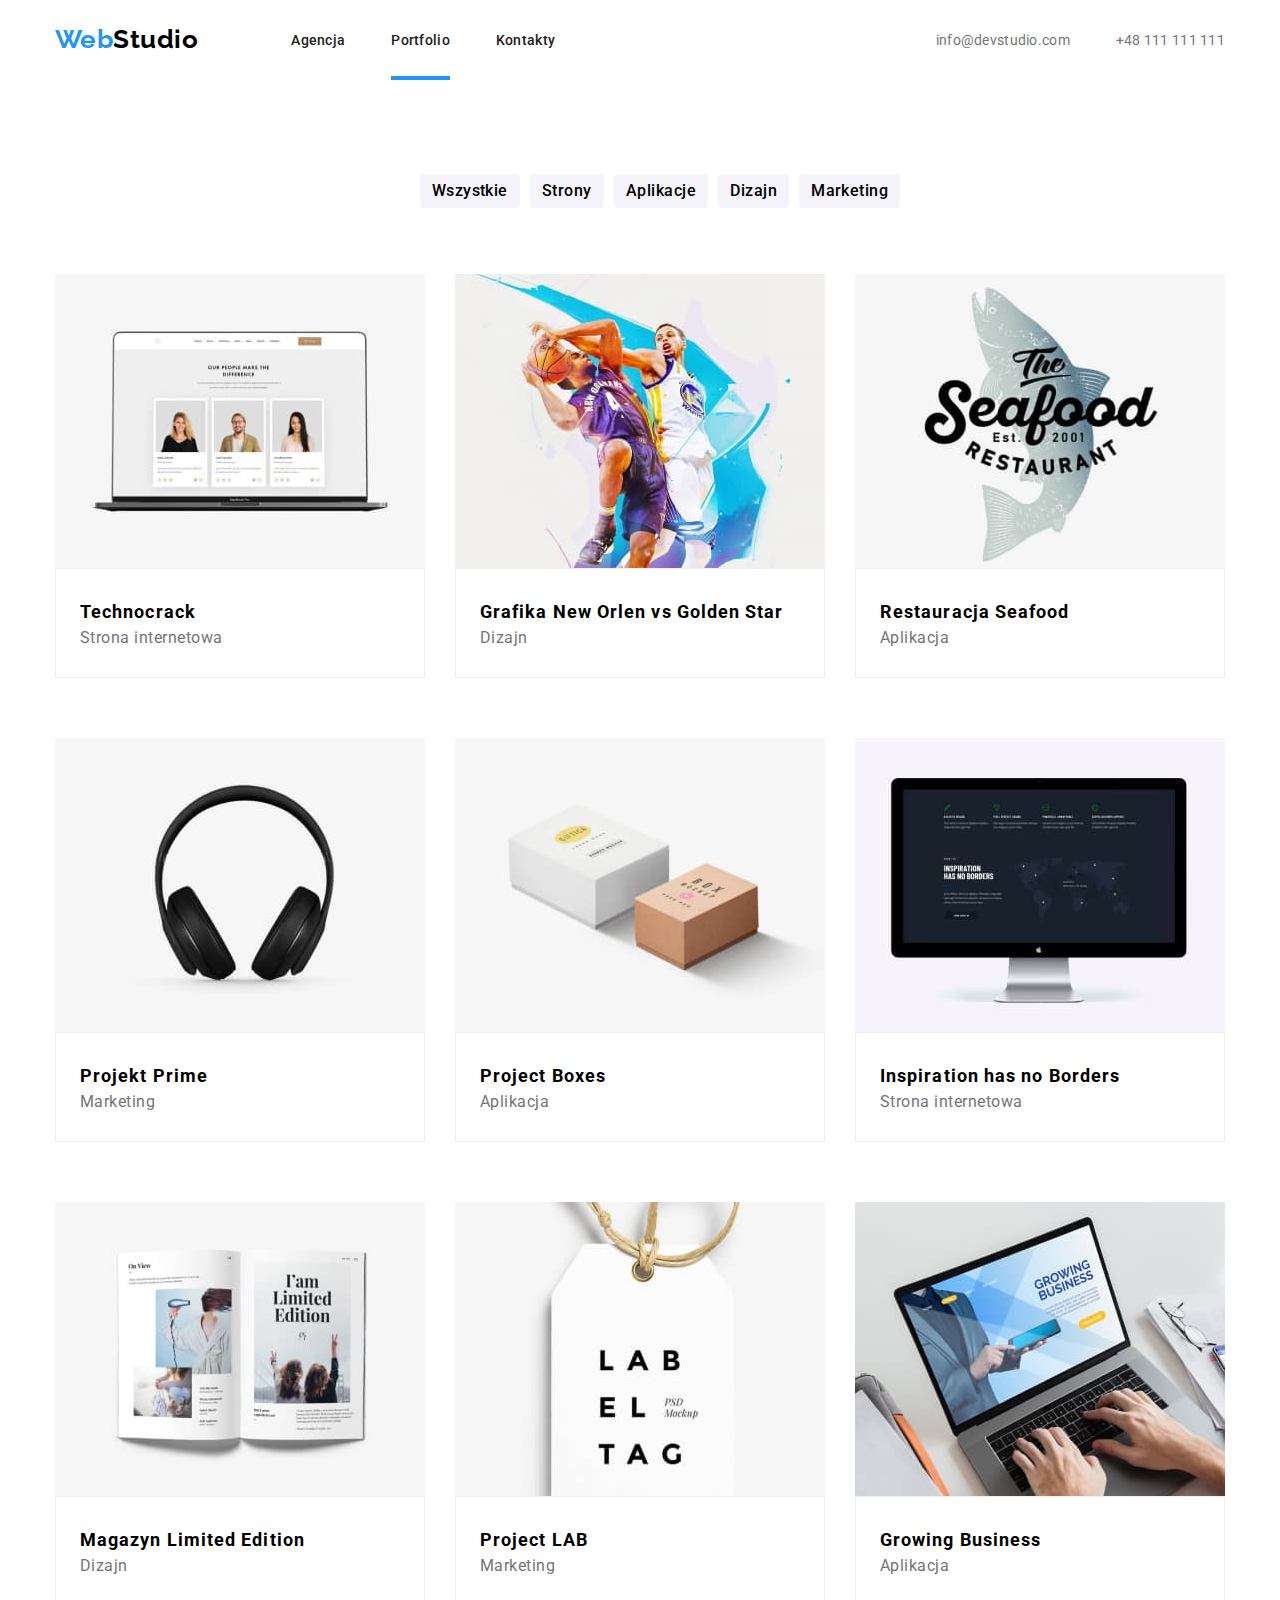
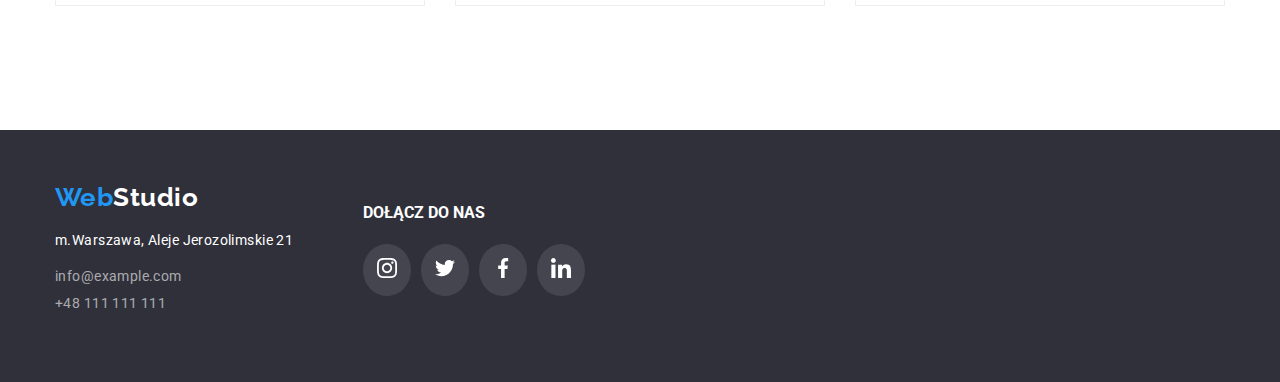
==== portfolio.html @ 145e4785 "Add files via upload" ====
<!DOCTYPE html>
<html lang="pl">
<head>
    <meta charset="UTF-8">
    <meta http-equiv="X-UA-Compatible" content="IE=edge">
    <meta name="viewport" content="width=device-width, initial-scale=1.0">
    <title>Portfolio</title>
    <link rel="stylesheet" href="https://cdnjs.cloudflare.com/ajax/libs/modern-normalize/1.0.0/modern-normalize.min.css"/>
    <link rel="stylesheet" href="./css/styles.css" />
<link rel="preconnect" href="https://fonts.googleapis.com">
<link rel="preconnect" href="https://fonts.gstatic.com" crossorigin>
<link href="https://fonts.googleapis.com/css2?family=Raleway:wght@700&family=Roboto:wght@400;500;700;900&display=swap" rel="stylesheet">
</head>
<body>   
    <header>
        <section class="headcont">
            <div class="container">
                <div class="headerdiv">
                    <div class="headdiv">
                        <nav class="head1">
                            <a class="logoup nolink" href="./index.html">
                                <span class="logoup11">Web</span>
                                <span class="logoup12">Studio</span>
                            </a>
                            <ul>             
                                <li><a class="logoup2 nolink" href="Agencja">Agencja</a></li>
                                <li><a class="logoup2 nolink nolink-line" href="portfolio.html">Portfolio</a></li>
                                <li><a class="logoup2 nolink" href="kontakty">Kontakty</a></li>
                            </ul>
                        </nav>
                    </div>
                    <div class="headdiv">
                        <nav class="head2">
                            <ul class="head2list">
                                <li><a class="logoup3 nolink" href="mailto:info@devstudio.com">info@devstudio.com</a></li>
                                <li><a class="logoup3 nolink" href="tel:+48 111 111 111">+48 111 111 111</a></li>
                            </ul>
                        </nav>
                    </div>
                </div>
            </div>
        </section>
     </header>
     <main>
        <section>
            <div class="container">
                <div class="bsection">
                    <ul>
                        <li><button type="button">Wszystkie</button></li>
                        <li><button type="button">Strony</button></li>
                        <li><button type="button">Aplikacje</button></li>
                        <li><button type="button">Dizajn</button></li>
                        <li><button type="button">Marketing</button></li>
                    </ul>
                </div>
            </div>
        </section>
        <section>
            <div class="container">
                <div class="wrap">
                    <ul>
                        <li>
                            <div class="portimg">
                                <img src="images/imgP1.jpg" alt="1" width="370" height="294"/>
                                    <div class="overlay">
                                        <p>Technocrack jest popularną platformą wykorzystywaną do 
                                            rozpowszechniania koronawirusa.
                                            Firmy wykorzystują tę platformę do 
                                            celów szpiegowskich i ataków na 
                                            niezabezpieczone serwery 
                                            konkurencji
                                        </p>
                                    </div>
                            </div>
                            <div class="wraptext">
                                <h3>Technocrack</h3>
                                <p>Strona internetowa</p>
                            </div>
                        </li>
                        <li>
                            <div class="portimg">
                                <img src="images/imgP2.jpg" alt="2" width="370" height="294"/>
                                    <div class="overlay">
                                        <p>Technocrack jest popularną platformą wykorzystywaną do 
                                            rozpowszechniania koronawirusa.
                                            Firmy wykorzystują tę platformę do 
                                            celów szpiegowskich i ataków na 
                                            niezabezpieczone serwery 
                                            konkurencji
                                        </p>
                                    </div>
                            </div>
                            <div class="wraptext">
                                <h3>Grafika New Orlen vs Golden Star</h3>
                                <p>Dizajn</p>
                            </div> 
                        </li>
                        <li>
                            <div class="portimg">
                                <img src="images/imgP3.jpg" alt="3" width="370" height="294"/>
                                    <div class="overlay">
                                        <p>Technocrack jest popularną platformą wykorzystywaną do 
                                            rozpowszechniania koronawirusa.
                                            Firmy wykorzystują tę platformę do 
                                            celów szpiegowskich i ataków na 
                                            niezabezpieczone serwery 
                                            konkurencji
                                        </p>
                                    </div>
                            </div>
                            <div class="wraptext">
                                <h3>Restauracja Seafood</h3>
                                <p>Aplikacja</p>
                            </div>
                        </li>
                        <li>
                            <div class="portimg">
                                <img src="images/imgP4.jpg" alt="4" width="370" height="294"/>
                                    <div class="overlay">
                                        <p>Technocrack jest popularną platformą wykorzystywaną do 
                                            rozpowszechniania koronawirusa.
                                            Firmy wykorzystują tę platformę do 
                                            celów szpiegowskich i ataków na 
                                            niezabezpieczone serwery 
                                            konkurencji
                                        </p>
                                    </div>
                            </div>
                            <div class="wraptext">
                                <h3>Projekt Prime</h3>
                                <p>Marketing</p>
                            </div>
                        </li>
                        <li>
                            <div class="portimg">
                                <img src="images/imgP5.jpg" alt="5" width="370" height="294"/>
                                    <div class="overlay">
                                        <p>Technocrack jest popularną platformą wykorzystywaną do 
                                            rozpowszechniania koronawirusa.
                                            Firmy wykorzystują tę platformę do 
                                            celów szpiegowskich i ataków na 
                                            niezabezpieczone serwery 
                                            konkurencji
                                        </p>
                                    </div>
                            </div>
                            <div class="wraptext">
                                <h3>Project Boxes</h3>
                                <p>Aplikacja</p>
                            </div>
                        </li>
                        <li>
                            <div class="portimg">
                                <img src="images/imgP6.jpg" alt="6" width="370" height="294"/>
                                    <div class="overlay">
                                        <p>Technocrack jest popularną platformą wykorzystywaną do 
                                            rozpowszechniania koronawirusa.
                                            Firmy wykorzystują tę platformę do 
                                            celów szpiegowskich i ataków na 
                                            niezabezpieczone serwery 
                                            konkurencji
                                        </p>
                                    </div>
                            </div>
                            <div class="wraptext">
                                <h3>Inspiration has no Borders</h3>
                                <p>Strona internetowa</p>
                            </div>
                        </li>
                        <li>
                            <div class="portimg">
                                <img src="images/imgP7.jpg" alt="7" width="370" height="294"/>
                                    <div class="overlay">
                                        <p>Technocrack jest popularną platformą wykorzystywaną do 
                                            rozpowszechniania koronawirusa.
                                            Firmy wykorzystują tę platformę do 
                                            celów szpiegowskich i ataków na 
                                            niezabezpieczone serwery 
                                            konkurencji
                                        </p>
                                    </div>
                            </div>
                            <div class="wraptext">
                                <h3>Magazyn Limited Edition</h3>
                                <p>Dizajn</p>
                            </div>
                        </li>
                        <li>
                            <div class="portimg">
                                <img src="images/imgP8.jpg" alt="8" width="370" height="294"/>
                                    <div class="overlay">
                                        <p>Technocrack jest popularną platformą wykorzystywaną do 
                                            rozpowszechniania koronawirusa.
                                            Firmy wykorzystują tę platformę do 
                                            celów szpiegowskich i ataków na 
                                            niezabezpieczone serwery 
                                            konkurencji
                                        </p>
                                    </div>
                            </div>
                            <div class="wraptext">
                                <h3>Project LAB</h3>
                                <p>Marketing</p>
                            </div>
                        </li>
                        <li>
                            <div class="portimg">
                                <img src="images/imgP9.jpg" alt="9" width="370" height="294"/>
                                    <div class="overlay">
                                        <p>Technocrack jest popularną platformą wykorzystywaną do 
                                            rozpowszechniania koronawirusa.
                                            Firmy wykorzystują tę platformę do 
                                            celów szpiegowskich i ataków na 
                                            niezabezpieczone serwery 
                                            konkurencji
                                        </p>
                                    </div>
                            </div>
                            <div class="wraptext">
                                <h3>Growing Business</h3>
                                <p>Aplikacja</p>
                            </div>
                        </li>
                    </ul>
                </div> 
            </div>
        </section>
     </main>
     <footer>
        <section class="footcont">
            <div class="container">
                <div class="footdiv">
                    <div class="footdivone">
                        <a class="logodown nolink" href="./index.html">
                            <span class="logodown11">Web</span>
                            <span class="logodown12">Studio</span>
                        </a>
                        <ul class="logodownlist">
                            <li><address><p class="logodown2 downaddres nolink">m.Warszawa, Aleje Jerozolimskie 21</p></address></li>
                            <li><a class="logodown2 downkontakt nolink" href="mailto:info@example.com">info@example.com</a></li>
                            <li><a class="logodown2 downkontakt nolink" href="tel:+48 111 111 111">+48 111 111 111</a></li>
                        </ul>
                    </div>
                    <div class="footdivtwo">
                        <h4>dołącz do nas</h4>
                        <ul class="">
                            <li><svg width="20px" height="20px"><use href="./images/icons.svg#icon-instagram2"></use></svg></li>
                            <li><svg width="20px" height="20px"><use href="./images/icons.svg#icon-twitter2"></use></svg></li>
                            <li><svg width="20px" height="20px"><use href="./images/icons.svg#icon-facebook2"></use></svg></li>
                            <li><svg width="20px" height="20px"><use href="./images/icons.svg#icon-linkedin2"></use></svg></li>
                        </ul>
                    </div>
                </div>
            </div>
        </section>

     </footer>
</body>
</html>
---- css/styles.css ----
/* KOLORY  */
:root {
    --color1: rgba(175, 177, 184, 1);
    --color-blue: rgba(33, 150, 243, 1);
}


.container {
    margin: 0 auto;
    inline-size: 100%;
    max-inline-size: 1200px;
    padding: 0 15px;
}

                        /* HEADER  */


.nolink {
    text-decoration: none;
    position: relative;
}
.nolink-line::after {
    content:"";
    position: absolute;
    background-color: var(--color-blue);
    left: 0;
    width: 100%;
    height: 4px;
    bottom: -32px;

}
.headcont {
    /* background-color: aqua; */
    height: 80px;
    display: flex;
    align-items: center;
    
}
.headerdiv {
    display: flex;
    justify-content: space-between;
    font-family: 'Roboto', sans-serif;
}
.headdiv {
    /* background-color:bisque; */
    /* display: inline; */
    /* display: flex; */
}
.headdiv ul {
    list-style: none;
    padding: 0;
    display: flex;
    gap: 46px;
    text-decoration: none;
}
.logohead {
    text-decoration: none;
}
.logoright {
    text-decoration: none;
}

.head1 {
    display: flex;
    align-items: center;
    /* flex-direction: row; */
    /* align-items: baseline; */
    gap: 93px;
    
}
.head2 {
    /* background-color: darkslateblue; */
    
}
.head2list {
    /* background-color: cornsilk; */
}
.logoup {
    font-family: 'Raleway', sans-serif;
    font-size: 26px;
    font-weight: 700;
    letter-spacing: 0.03rem;
    display: flex;
}

.logoup11 {
    color: #2196F3;
}
.logoup12 {
    color: #000000;
}
.logoup2 {
    color: #212121;
    font-weight: 500;
    font-size: 14px;
    line-height: 0.875px;
    /* line-height: 16px; */
    letter-spacing: 0.02em;
}
.logoup3 {
    color: #757575;
    font-size: 500;
    font-size: 14px;
    line-height: 0.875;
    /* line-height: 16px; */
    letter-spacing: 0.02em;
}
.logoup2:hover {
    color: #2196F3;
}
.logoup3:hover {
    color: #2196F3;
}
.nolink-mail {
    /* background-color: darkseagreen; */
    /* gap: 30px; */
    /* position: relative; */
}
.nolink-mail::after {
    background-color: darkred;
    width: 100%;
    height: 100%;
}
/* .nolink-mail::before {
    content: url();
    position: absolute;
    width: 16px;
    height: 12px;
    background-image: url(/images/icons.svg#icon-envelope);
    fill:#000000;
    background-color: #757575;
} */


                        /* FOOTER  */



.footcont {
    height: 252px;
    background-color: #2F303A;
    display: flex;
    /* justify-content:left; */
    align-items: center;
}
.footdiv {
    font-family: 'Roboto', sans-serif;
    /* background-color: blueviolet; */
    display: flex;
    gap: 70px;
    

}

.footdivone {
    /* background-color: blanchedalmond; */
}
.logodown {
    font-family: 'Raleway', sans-serif;
    font-size: 26px;
    font-weight: 700;
    letter-spacing: 0.03rem;
    display: flex;
}

.logodown11 {
    color: #2196F3;
}
.logodown12 {
    color: #ffffff;
}
.logodownlist li {
    margin-top: 9px;
}
.downaddres {
    color: #ffffff;
    font-style: normal;
    font-size: 14px;
    line-height: 1.71;
    /* line-height: 24px; */
    letter-spacing: 0.03em;

}
.downkontakt {
    color: rgba(255, 255, 255, 0.6);
    font-size: 14px;
    line-height: 0.583;
    /* line-height: 24px; */
    letter-spacing: 0.03em;

}
.logodown2:hover {
    color: #2196F3;
}
.footdivone ul {
    list-style: none;
    text-decoration: none;
    padding: 0;
}

.footdivtwo {
    /* background-color: coral; */
}
.footdivtwo h4 {
    text-transform: uppercase;
    color: #ffffff;
}
.footdivtwo ul {
    list-style: none;
    padding: 0;
    display: flex;
    gap: 10px;
}
.footdivtwo li {    
    padding: 14px;
    /* border: 1px solid red; */
    border-radius: 50%;
    background-color: rgba(255, 255, 255, 0.1);
}
.footdivtwo li:hover {
    background-color: #2196F3;
}

.footdivtwo svg {
    
}
.footdown li {}


.foot-div-three {
    background-color: burlywood;
}
.foot-div-three h4 {
    text-transform: uppercase;
    color: #ffffff;
}
.foot-div-three input {
    width: 358px;
    height: 50px;
    border-radius: 4px;
    border-color: aqua;
    background-color:#2F303A;
}
.foot-div-three button {
    width: 200px;
    height: 50px;
}



                        /* MAIN  */

                        /* SEKCJA 1 */

.sec1 {
    /* background-color: dimgray; */
    background: #2F303A;
    background-image: url(/images/imgback.jpg);
    background-size: cover;
    background-repeat: no-repeat;
    /* background-color: rgba(47, 48, 58, 1); */
    height: 600px;
    display: flex;
    align-items: center;
    justify-content: center;
}


.div1sec1 {
    text-align: center;
    align-items: center;
}
.div1box {
    /* align-items: center; */
    font-family: 'Roboto', sans-serif;
    /* max-width: 696px; */
}
.div1sec1 h1 {

    text-transform: uppercase;
    letter-spacing: 0.25rem;
    /* line-height: 60px; */
    font-size: 44px;
    line-height: 1.36;
    color: #FFFFFF; 
    margin: 0 auto 30px auto;
    max-inline-size: 696px;
}
.sec1-button {
    font-size: 16px;
    font-weight: 700;
    color:#FFFFFF;
    background-color: #2196F3;
    cursor: pointer;
    padding: 10px 41px;
    border-radius: 4px;  
    border: none;
    letter-spacing: 0.03em;
    font-family: inherit;
    line-height:1.875;
}







             /* MODAL  */
.backdrop {
    position: fixed;
    left: 0;
    top: 0;
    width: 100%;
    height: 100%;
    background-color: rgba(0 0 0/ .2 );
    transition: transform 0.25s;
    display: flex;

}
.is-hidden {
    /* display: none; */
    transform: translateX(-100%);
}
.modal {
    font-family: 'Roboto', sans-serif;
    width: 528px;
    height: 581px;
    border-radius: 4px;
    background-color: #ffffff;
    margin: auto;
    position: relative;

}
.modal-button-close {
    cursor: pointer;
    width: 30px;
    height: 30px;
    border-radius: 50%;
    background-color: #ffffff;
    border-color: rgba(0, 0, 0, 0.1);
    position: absolute;
    right: 8px;
    top: 8px;
    
}

.modal-head {
    background-color: burlywood;
    margin-top: 40px;
}
.modal-head h2 {
    font-size: 20px;
}


.modal-one-div ul {
    list-style: none;
    padding: 0;
}
.modal-one-div li {
    margin-top: 28px;
}
.form-one {
    background-color: darkgreen;
    display: flex;
    justify-content: center;
}
.fieldset {
    background-color: chocolate;
    border-color: var(--color-blue);
    border-radius: 4px;
    margin: 0;
    padding: 0;
    border: 0;
    width: 448px;
    height: 40px;
    display: flex;
    align-items: center;
    position: relative;
}
.fieldset-sec {
    background-color: rgb(30, 57, 210);
    border-color: var(--color-blue);
    border-radius: 4px;
    margin: 0;
    padding: 0;
    border: 0;
    width: 448px;
    height: 120px;
    display: flex;
    align-items: center;
    position: relative;
}

.input-one {
    margin-left: 15px;
    width: 150px;
    height: 16px;
    border-radius: 4px;
    border-color: goldenrod;
}

.input-sec {
    font-size: 12px;
    text-align:start;
    width: 416px;
    height: 96px;
    margin-left: 15px;
    /* width: 150px;
    height: 16px; */
    border-radius: 4px;
    border-color: goldenrod;
}
.label-one {
    position: absolute;
    top: -16px;
    font-size: 12px;
}
.label-one-svg {
    margin-left: 15px;
}

.modal-two-div {
    background-color: antiquewhite;
}
.modal-two-div ul {
    list-style: none;
    display: flex;
    align-items: center;
}



.modal-three-div {
    background-color: aquamarine;
}
.modal-three-div button {
    width: 200px;
    height: 50px;
    border-radius: 4px;
    font-family: inherit;
    font-size: 16px;
    background-color: rgba(33, 150, 243, 1);
    color: #ffffff;
}











                        /* SEKCJA 2 */






.loremlistcont {
    /* background-color: beige; */
    display: flex;
    justify-content: center;
    align-items: center;
    margin-top: 94px;
    /* margin-bottom: 94px; */
}
.loremlist {
    font-family: 'Roboto', sans-serif;
    /* display: block; */
    
}
.loremlist h2 {
    display: none;

}
.loremlist ul {
    /* background-color: #486548; */
    list-style: none;
    display: flex;
    padding: 0;
    gap: 30px;
}
.loremlist h3 {
    color: #212121;
    font-size:14px;
    line-height: 0.875;
    /* line-height: 16px; */
    letter-spacing: 0.03em;
    text-transform: uppercase;
    /* margin-block-end: 10px; */
}
.loremlist p {
    color: #757575;
    font-size: 14px;
    letter-spacing: 0.03em;

}
.loremlist li {
    /* background-color: #457812; */
    /* width: 270px; */

}

.lorembox {
    /* background-color: #254721; */
    display: flex;
    justify-content: center;
    align-items: center;
    width: 270px;
    height: 120px;
    background: #F5F4FA;
    border-radius: 4px;
}



                        /* SEKCJA 3 */



.loremimg {
    margin-top: 94px;
    /* background-color:darkgrey; */
    display: flex;
    justify-content: center;
}
.loremimgdiv {
    /* background-color: gold; */
    font-family: 'Roboto', sans-serif;
    text-align: center;
}
.loremimgdiv h2 {
    font-size: 36px;
    /* line-height: 42px; */
    line-height: 0.857;
    letter-spacing: 0.03em;
    margin-block-end: 50px;
}
.loremimgdiv ul {
    list-style: none;
    display: flex;
    justify-content: center;
    gap: 30px;
    padding: 0;
    margin-bottom: 94px;
}
.loremimgdiv img {
    position: relative;
}
.lorem-img-foot {
    /* background-color: darksalmon; */
    background-color: rgba(47, 48, 58, 0.8);
    width: 370px;
    height: 70px;
    position: absolute;
    /* z-index: 1; */
    top: 1455px;
    display: flex;
    align-items: center;
    justify-content: center;
}
.lorem-img-foot h3 {
    color: rgba(255, 255, 255, 1);
    text-transform: uppercase;
    font-size: 14px;
    line-height: 0.85;
}




                        /* SEKCJA 4 */




.teamcont {
    /* background-color: blanchedalmond; */
    background: #F5F4FA;
    display: flex;
    justify-content: center;
    align-items: center;
    height: 648px;
}
.teamdiv {
    /* margin-block: 94px; */
    /* background-color: rgb(121, 45, 45); */
    font-family: 'Roboto', sans-serif;
}
.teamdivdown {
    gap: 30px;
}
.teamdiv h2 {
    text-align: center;
    font-size: 36px;
    line-height: 0.857;
    /* line-height: 42px; */
    letter-spacing: 0.03em;
    margin-block-end: 50px;
}
.teamdiv ul {
    list-style: none;
    display: flex;
    justify-content: center;
    /* gap: 30px; */
    padding: 0;
}

.teamdiv li {
    box-shadow: 0px 1px 3px rgba(0, 0, 0, 0.12), 0px 1px 1px rgba(0, 0, 0, 0.14), 0px 2px 1px rgba(0, 0, 0, 0.2);
    border-radius: 0px 0px 4px 4px;
    background-color: #ffffff;
    text-align: center;
}

.teamdiv h3 {
    font-size: 16px;
    line-height: 0.842;
    /* line-height: 19px; */
    letter-spacing: 0.03em;
    padding-top: 30px;
    padding-bottom: 10px;
}
.teamdiv p {
    font-size: 16px;
    line-height: 0.842;
    /* line-height: 19px; */
    letter-spacing: 0.03em;
    color:#757575;
    padding-bottom: 16px;
}

.teamdivsvg {
    /* background-color: cadetblue; */
    margin-bottom: 30px; 
    gap: 10px;
}
.teamdivsvg li {
    /* border: 1px solid rgb(152, 146, 158); */
    border-radius: 50%;
    padding: 14px;
    box-shadow: none;
    }
.teamdivsvg li:hover {
    background-color: #2196F3;
    fill: #ffffff;
}
.teamdivsvg li:hover svg {
    fill: #ffffff;
}
.teamdivsvg svg {
    fill: #AFB1B8;
}
/* .teamdivsvg svg:hover {
    fill: #FFFFFF;
    fill: blueviolet;
} */









                        /* SEKCJA 5 */
.castomerscont {
    /* background-color: aquamarine; */
    font-family: 'Roboto', sans-serif;
    /* height: 350px; */
    display: flex;
    justify-content: center;
    align-items: center;
}
.castomerscontdiv {
    /* background-color: azure; */
    text-align: center;
    margin: 94px 0;
}
.castomerscontdiv h2 {
    font-size: 36px;
}
.castomerscontdiv ul {
    /* background-color: bisque; */
    list-style: none;
    padding: 0;
    display: flex;
    justify-content: space-between;
}
.castomerscontdiv svg {
    border:1px solid #AFB1B8;
    fill: #AFB1B8;
}
.castomerscontdiv svg:hover {
    border: solid 1px #2196F3;
    fill: var(--color-blue);
    /* fill: #2196f3; */
}





                            /* PORTFOLIO  */


                            /* SEKCJA 1  */


/* .booooo
.opppp
.ppppppppppp
.lllllllll */
.bsection {
    font-family: 'Roboto', sans-serif;

}
.bsection ul {
    display: flex;
    justify-content: center;
    gap: 10px;
    list-style: none;
    /* padding-block-start: 80px;
    padding-block-end: 20px; */
    margin-top: 94px;
    margin-bottom: 50px;
}
.bsection button {
    font-weight: 500;
    cursor: pointer;
    background-color: #F5F4FA;
    padding: 12px;
    border-radius: 4px;  
    border: none;
    letter-spacing: 0.03em;
    font-family: inherit;
    font-size: 16px;
    line-height: 0.615;
    /* line-height: 26px; */
}
.bsection button:hover {
    background-color: #2196F3;
    color: #FFFFFF;
}
.bsection button:focus {
    box-shadow: 0px 3px 1px rgba(0, 0, 0, 0.1), 0px 1px 2px rgba(0, 0, 0, 0.08), 0px 2px 2px rgba(0, 0, 0, 0.12);
}
                                /* SEKCJA 2  */
.wrap {
    /* background-color: antiquewhite; */
    display: flex;
    font-family: 'Roboto', sans-serif;
}
.wrap ul {
    display: flex;
    flex-wrap: wrap;
    margin-bottom: 94px;
    list-style: none;
    padding: 0;
    gap: 30px;
}
.wrap li {
    flex-basis: calc(100%/3);
    margin-bottom: 30px;
    max-width: 370px;        

}
.wrap li:hover {
    box-shadow: 0px 1px 1px rgba(0, 0, 0, 0.12), 0px 4px 4px rgba(0, 0, 0, 0.06), 1px 4px 6px rgba(0, 0, 0, 0.16);
}
.portimg {
    position: relative;
    width: 370px;
    height: 294px;
    overflow: hidden;
}
.portimg:hover .overlay {
    transform: translatey(0);
    background-color: rgba(33, 150, 243, 0.9);
    /* background-color: blueviolet; */
}                     
.wraptext {
    background-color: #ffffff;
    border: 1px solid #EEEEEE;
    width: 370px;
    height: 110px;
    padding: 20px 24px 20px 24px;
}
.wrap h3 {
    /* margin-inline-start: 30px; */
    font-size: 18px;
    /* line-height: 36px; */
    line-height: 0.5;
    letter-spacing: 0.06em;
    /* margin-bottom: 4px; */
}
.wrap p {
    /* margin-inline-start: 30px; */
    color: #757575;
    font-size: 16px;
    line-height: 0.533;
    /* line-height: 30px; */
    letter-spacing: 0.03em;
}

.overlay {
    position: absolute;
  top: 0;
  left: 0;
  /* width: 370px;
  height: 294px; */
  padding: 49px 45px 49px 24px;

  transform: translatey(100%);
  transition: transform 250ms ease;
}
.overlay > p {
    font-size: 18px;
    font-family: 'Roboto', sans-serif;
    line-height: 1.55;
    color: #ffffff;
    margin:auto;
    

}
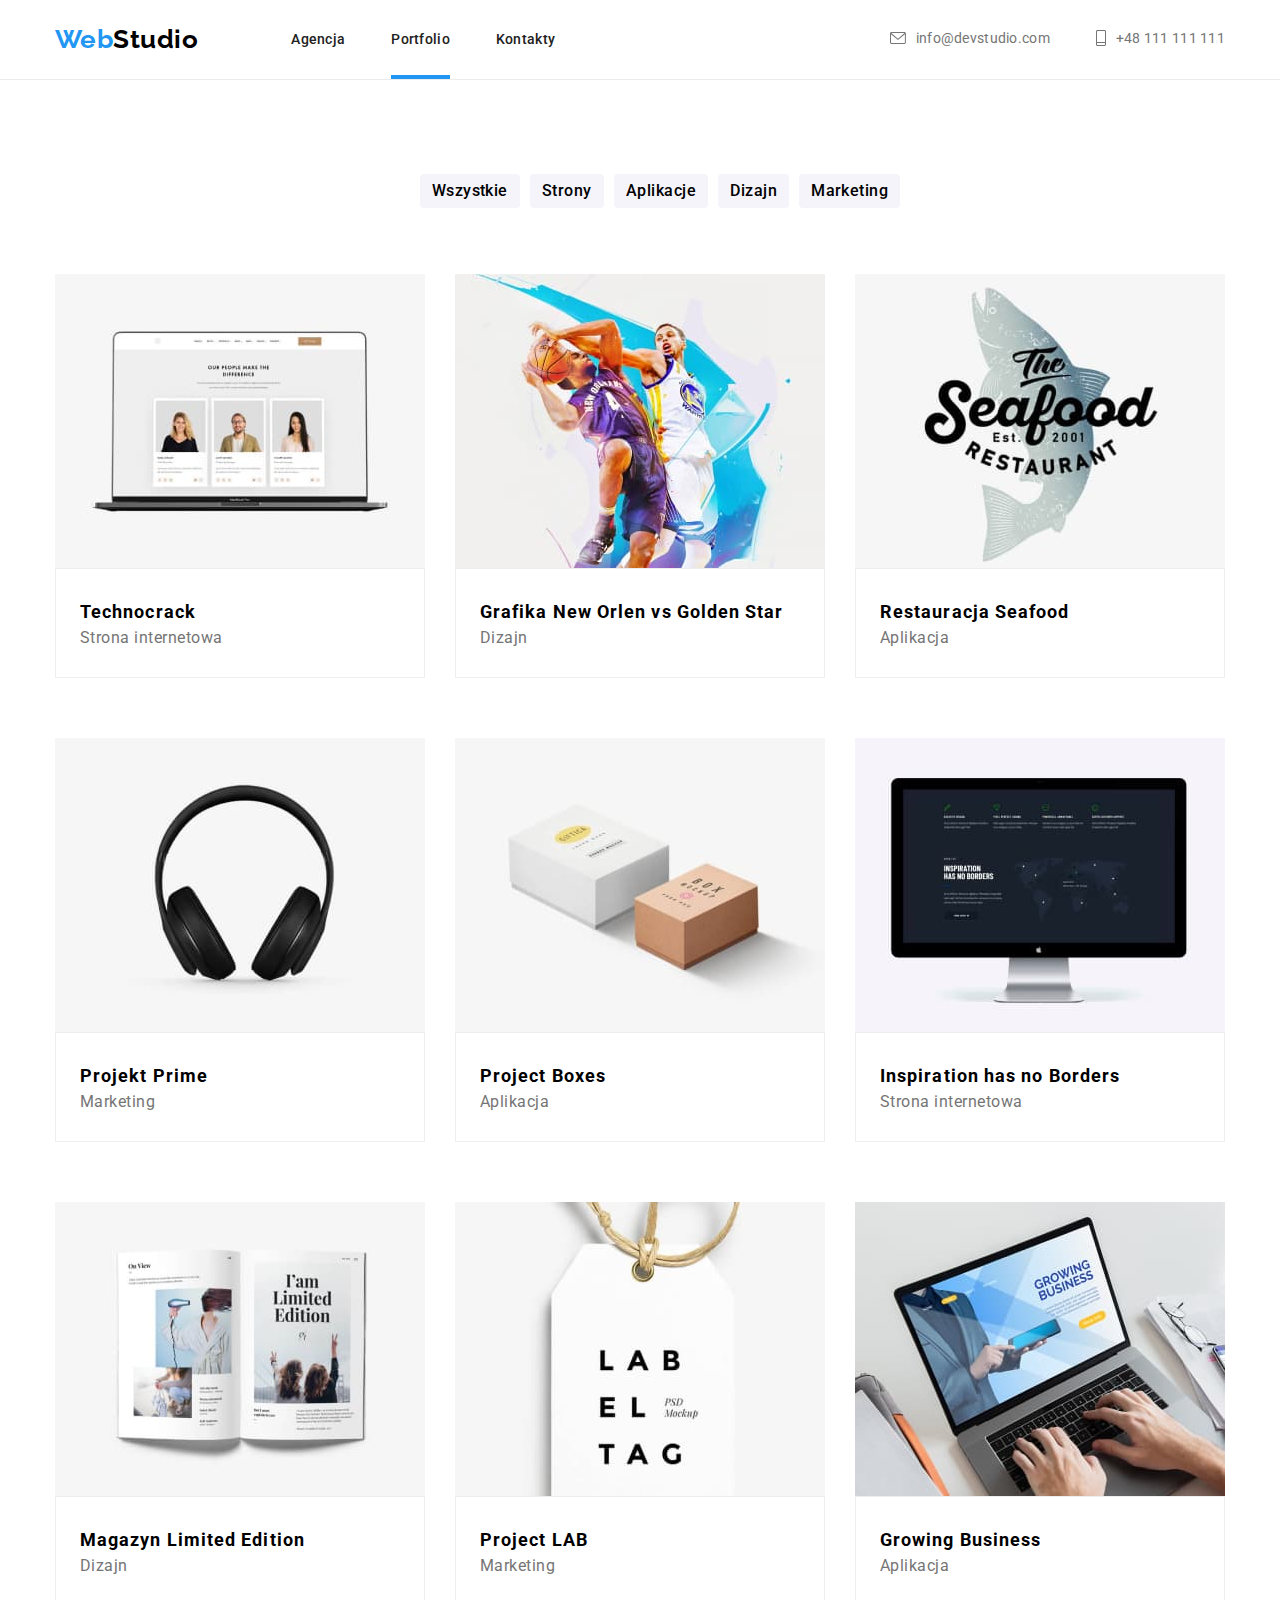
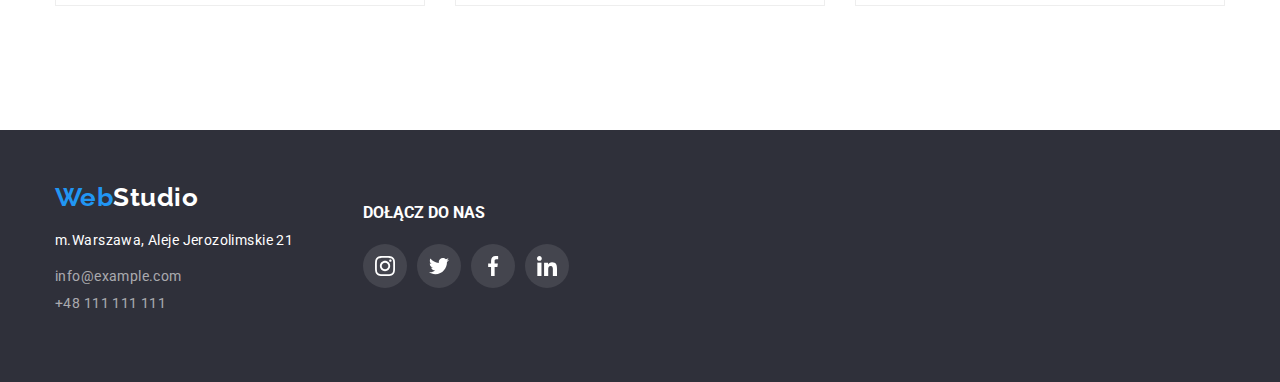
==== commit e4df17ca: "Add files via upload" ====
--- a/portfolio.html
+++ b/portfolio.html
@@ -32,8 +32,8 @@
                     <div class="headdiv">
                         <nav class="head2">
                             <ul class="head2list">
-                                <li><a class="logoup3 nolink" href="mailto:info@devstudio.com">info@devstudio.com</a></li>
-                                <li><a class="logoup3 nolink" href="tel:+48 111 111 111">+48 111 111 111</a></li>
+                                <li><svg width="16px" height="12px"><use href="./images/icons.svg#icon-mail"></use></svg><a class="logoup3 nolink" href="mailto:info@devstudio.com">info@devstudio.com</a></li>
+                                <li><svg width="10px" height="16px"><use href="./images/icons.svg#icon-phone"></use></svg><a class="logoup3 nolink" href="tel:+48 111 111 111">+48 111 111 111</a></li>
                             </ul>
                         </nav>
                     </div>
--- a/css/styles.css
+++ b/css/styles.css
@@ -1,7 +1,8 @@
-/* KOLORY  */
+/* KOLORY  komponenty zasoby */
 :root {
     --color1: rgba(175, 177, 184, 1);
     --color-blue: rgba(33, 150, 243, 1);
+    --head-border: rgba(236, 236, 236, 1);
 }
 
 
@@ -16,10 +17,12 @@
 
 
 .nolink {
+    /* komponenty */
     text-decoration: none;
     position: relative;
 }
 .nolink-line::after {
+    /* komponenty */
     content:"";
     position: absolute;
     background-color: var(--color-blue);
@@ -34,6 +37,7 @@
     height: 80px;
     display: flex;
     align-items: center;
+    border-bottom: solid 1px rgba(236, 236, 236, 1);
     
 }
 .headerdiv {
@@ -61,6 +65,7 @@
 }
 
 .head1 {
+    /* modyfikator */
     display: flex;
     align-items: center;
     /* flex-direction: row; */
@@ -69,11 +74,34 @@
     
 }
 .head2 {
+    /* modyfikator */
     /* background-color: darkslateblue; */
     
 }
 .head2list {
     /* background-color: cornsilk; */
+    display: flex;
+    justify-content: center;
+    /* display: flex;
+    display: inline-flex;
+    justify-content: center;
+    align-items: center; 
+    margin-right: 10px; */
+}
+.head2list li {
+    /* background-color: blue; */
+    display: flex;
+    align-items: center;
+}
+.head2list svg{ 
+    margin-right: 10px;
+    fill: #757575;
+}
+.head2list svg:hover{
+    cursor: pointer; 
+    fill: #2196F3;
+    transition: 250ms;
+    transition-timing-function: cubic-bezier(0.4, 0, 0.2, 1);
 }
 .logoup {
     font-family: 'Raleway', sans-serif;
@@ -98,29 +126,38 @@
     letter-spacing: 0.02em;
 }
 .logoup3 {
+    /* background-color: darkgoldenrod; */
     color: #757575;
     font-size: 500;
     font-size: 14px;
     line-height: 0.875;
     /* line-height: 16px; */
     letter-spacing: 0.02em;
+    display: flex;
+    align-items: center;
 }
 .logoup2:hover {
     color: #2196F3;
+    transition: 250ms;
+    transition-timing-function: cubic-bezier(0.4, 0, 0.2, 1);
 }
 .logoup3:hover {
     color: #2196F3;
-}
-.nolink-mail {
+    transition: 250ms;
+    transition-timing-function: cubic-bezier(0.4, 0, 0.2, 1);
+}
+/* .nolink-mail { */
+    /* display: flex; */
+
     /* background-color: darkseagreen; */
     /* gap: 30px; */
     /* position: relative; */
-}
-.nolink-mail::after {
+/* } */
+/* .nolink-mail::after {
     background-color: darkred;
     width: 100%;
     height: 100%;
-}
+} */
 /* .nolink-mail::before {
     content: url();
     position: absolute;
@@ -191,6 +228,8 @@
 }
 .logodown2:hover {
     color: #2196F3;
+    transition: 250ms;
+    transition-timing-function: cubic-bezier(0.4, 0, 0.2, 1);
 }
 .footdivone ul {
     list-style: none;
@@ -211,14 +250,21 @@
     display: flex;
     gap: 10px;
 }
-.footdivtwo li {    
-    padding: 14px;
+.footdivtwo li {
+    width: 44px;
+    height: 44px;
+    display: flex;
+    justify-content: center;   
+    align-items: center; 
+    /* padding: 14px; */
     /* border: 1px solid red; */
     border-radius: 50%;
     background-color: rgba(255, 255, 255, 0.1);
 }
 .footdivtwo li:hover {
     background-color: #2196F3;
+    transition: 250ms;
+    transition-timing-function: cubic-bezier(0.4, 0, 0.2, 1);
 }
 
 .footdivtwo svg {
@@ -228,22 +274,82 @@
 
 
 .foot-div-three {
-    background-color: burlywood;
-}
-.foot-div-three h4 {
+    /* background-color: burlywood; */
+    display: flex;
+    /* align-items: center; */
+}
+
+.foot-div-three--form {
+    /* background-color: cyan; */
+}
+
+.form-fieldset {
+    /* background-color: gold; */
+    display: flex;
+    margin: 0;
+    padding: 0;
+    border: 0;
+    /* justify-content: center; */
+    /* align-items: center; */
+    /* flex-wrap: wrap; */
+    /* flex-direction: column; */
+    /* height: 100%; */
+
+
+}
+.form-label {
+    background-color: hotpink;
     text-transform: uppercase;
     color: #ffffff;
-}
-.foot-div-three input {
+    /* font-family: 'Roboto', sans-serif; */
+    font-family:inherit;
+    /* margin-bottom: 20px; */
+        /* display: flex;
+    flex-direction: column; */   
+    /* margin-top: 40px; */
+    /* position: absolute;
+    top: 300px; */
+    display: none;
+}
+.foot-div-three-h4 {
+    text-transform: uppercase;
+    color: #ffffff;
+}
+
+
+.foot-div-three-input {
+    /* margin-top: 20px; */
     width: 358px;
     height: 50px;
     border-radius: 4px;
-    border-color: aqua;
-    background-color:#2F303A;
-}
-.foot-div-three button {
+    border: solid 1px rgba(255, 255, 255, 0.3);
+    /* border-color: aqua; */
+    background-color: #2F303A;
+}
+.foot-div-three-input::placeholder {
+    padding-left: 16px;
+}
+.foot-div-three-button {
     width: 200px;
     height: 50px;
+    background-color: rgba(33, 150, 243, 1);
+    color: rgba(255, 255, 255, 1);
+    font-weight: 700px;
+    font-size: 16px;
+    line-height: 0.53;
+    border-radius: 4px;
+    border: 0;
+    margin-left: 12px;
+    /* position: relative; */
+    display: flex;
+    /* justify-content:space-around; */
+    align-items: center;
+    justify-content: center;
+
+}
+.foot-div-three-button svg {
+    fill: #ffffff;
+    margin-left: 24px;
 }
 
 
@@ -346,11 +452,17 @@
 }
 
 .modal-head {
-    background-color: burlywood;
+    /* background-color: burlywood; */
     margin-top: 40px;
+    display: flex;
+    justify-content: center;
 }
 .modal-head h2 {
     font-size: 20px;
+    line-height: 0.85;
+    color: rgba(33, 33, 33, 1);
+    font-family: inherit;
+    margin-bottom: 30px;
 }
 
 
@@ -359,90 +471,185 @@
     padding: 0;
 }
 .modal-one-div li {
+    /* margin-top: 28px; */
+}
+.form-one {
+    /* background-color: darkgreen; */
+    display: flex;
+    justify-content: center;
     margin-top: 28px;
 }
-.form-one {
-    background-color: darkgreen;
-    display: flex;
-    justify-content: center;
-}
 .fieldset {
-    background-color: chocolate;
-    border-color: var(--color-blue);
+    /* background-color: chocolate; */
+    /* border-color: var(--color-blue); */
+    border-color: rgba(33, 33, 33, 0.2);
     border-radius: 4px;
     margin: 0;
     padding: 0;
-    border: 0;
     width: 448px;
     height: 40px;
     display: flex;
     align-items: center;
     position: relative;
+    margin-bottom: 28px;
+    
 }
 .fieldset-sec {
-    background-color: rgb(30, 57, 210);
-    border-color: var(--color-blue);
+    /* background-color: rgb(30, 57, 210); */
+    /* border-color: var(--color-blue); */
+    border-color: rgba(33, 33, 33, 0.2);
     border-radius: 4px;
     margin: 0;
     padding: 0;
-    border: 0;
     width: 448px;
     height: 120px;
     display: flex;
     align-items: center;
     position: relative;
 }
-
+.fieldset-thr {
+    /* background-color: blueviolet; */
+    border: 0;
+    display: flex;
+    justify-content: center;
+    align-items: baseline;
+}
+.fieldset-thr-label {
+    display: none;
+}
+.fieldset-thr-p {
+    margin: 20px 0 30px 9px;
+    /* margin-left: 9px;
+    margin-top: 20px; */
+    font-size: 14px;
+    color: rgba(117, 117, 117, 1);
+    font-family: 'Roboto', sans-serif;
+    font-size: 14px;
+    line-height: 0.58;
+
+}
+
+.fieldset-thr-btn {
+    width: 200px;
+    height: 50px;
+    border: none;
+    border-radius: 4px;
+    font-family: inherit;
+    font-weight: 700;
+    font-size: 16px;
+    line-height: 0.53;
+    background-color: rgba(33, 150, 243, 1);
+    color: #ffffff;
+    box-shadow: 0px 4px 4px rgba(0, 0, 0, 0.15);
+}
+.fieldset-thr-input {
+    width: 16px;
+    height: 15px;
+    border-radius: 2px;
+    /* background-color: #212121; */
+    background: rgba(33, 33, 33, 1);
+
+}
 .input-one {
     margin-left: 15px;
-    width: 150px;
+    width: 380px;
     height: 16px;
-    border-radius: 4px;
-    border-color: goldenrod;
-}
+    /* background-color: cadetblue; */
+    /* border-radius: 4px; */
+    /* border-color: goldenrod; */
+    border: 0;
+    color: rgba(117, 117, 117, 1);
+}
+
+.label-one {
+    /* background-color: darkorange; */
+    position: absolute;
+    top: -16px;
+    font-size: 12px;
+    color: 
+    rgba(117, 117, 117, 1);
+    font-family: inherit;
+    font-size: 12px;
+    line-height: 0.85;
+}
+.label-one-svg {
+    margin-left: 15px;
+}
+
 
 .input-sec {
     font-size: 12px;
-    text-align:start;
     width: 416px;
     height: 96px;
     margin-left: 15px;
+    border: 0;
     /* width: 150px;
     height: 16px; */
-    border-radius: 4px;
-    border-color: goldenrod;
-}
-.label-one {
+    /* border-radius: 4px; */
+    /* border-color: goldenrod; */
+}
+.input-sec::placeholder {
+    color: rgba(117, 117, 117, 0.5);
     position: absolute;
-    top: -16px;
-    font-size: 12px;
-}
-.label-one-svg {
-    margin-left: 15px;
-}
+}
+
 
 .modal-two-div {
-    background-color: antiquewhite;
-}
-.modal-two-div ul {
+    /* margin-bottom: 30px; */
+    font-family: inherit;
+    display: flex;
+    /* display: inline-flex; */
+    justify-content: center;
+    /* align-items: baseline; */
+    /* background-color: antiquewhite; */
+    font-size: 14px;
+    color: rgba(117, 117, 117, 1);
+
+    
+}
+.form-two{
+    display: flex;
+}
+.modal-two-div p {
+    margin-left: 9px;
+}
+
+.link-span{
+    color: rgba(33, 150, 243, 1);
+    font-family: inherit;
+    
+}
+.modal-two-div-input {
+    /* background-color: rgb(71, 14, 77); */
+    /* padding-right: 90px; */
+    /* width: 15px;
+    height: 16px; */
+}
+/* .modal-two-div ul {
     list-style: none;
     display: flex;
     align-items: center;
-}
+} */
 
 
 
 .modal-three-div {
-    background-color: aquamarine;
+    /* background-color: aquamarine; */
+    margin-top: 30px;
 }
 .modal-three-div button {
     width: 200px;
     height: 50px;
+    border: none;
     border-radius: 4px;
     font-family: inherit;
+    font-weight: 700;
     font-size: 16px;
+    line-height: 0.53;
     background-color: rgba(33, 150, 243, 1);
     color: #ffffff;
+    box-shadow: 0px 4px 4px rgba(0, 0, 0, 0.15);
+
 }
 
 
@@ -643,13 +850,21 @@
 }
 .teamdivsvg li {
     /* border: 1px solid rgb(152, 146, 158); */
+    /* background-color: crimson; */
     border-radius: 50%;
-    padding: 14px;
+    width: 44px;
+    height: 44px;
+    display: flex;
+    justify-content: center;
+    align-items: center;
+    /* padding: 14px; */
     box-shadow: none;
     }
 .teamdivsvg li:hover {
     background-color: #2196F3;
     fill: #ffffff;
+    transition: 250ms;
+    transition-timing-function: cubic-bezier(0.4, 0, 0.2, 1);
 }
 .teamdivsvg li:hover svg {
     fill: #ffffff;
@@ -670,6 +885,7 @@
 
 
 
+
                         /* SEKCJA 5 */
 .castomerscont {
     /* background-color: aquamarine; */
@@ -702,6 +918,9 @@
     border: solid 1px #2196F3;
     fill: var(--color-blue);
     /* fill: #2196f3; */
+    transition: 250ms;
+    transition-timing-function: cubic-bezier(0.4, 0, 0.2, 1);
+
 }
 
 
@@ -746,6 +965,8 @@
     /* line-height: 26px; */
 }
 .bsection button:hover {
+    transition: 250ms;
+    transition-timing-function: cubic-bezier(0.4, 0, 0.2, 1);
     background-color: #2196F3;
     color: #FFFFFF;
 }
@@ -819,7 +1040,9 @@
   padding: 49px 45px 49px 24px;
 
   transform: translatey(100%);
-  transition: transform 250ms ease;
+  /* transition: transform 5s ease; */
+  transition: 250ms;
+  transition-timing-function: cubic-bezier(0.4, 0, 0.2, 1);
 }
 .overlay > p {
     font-size: 18px;
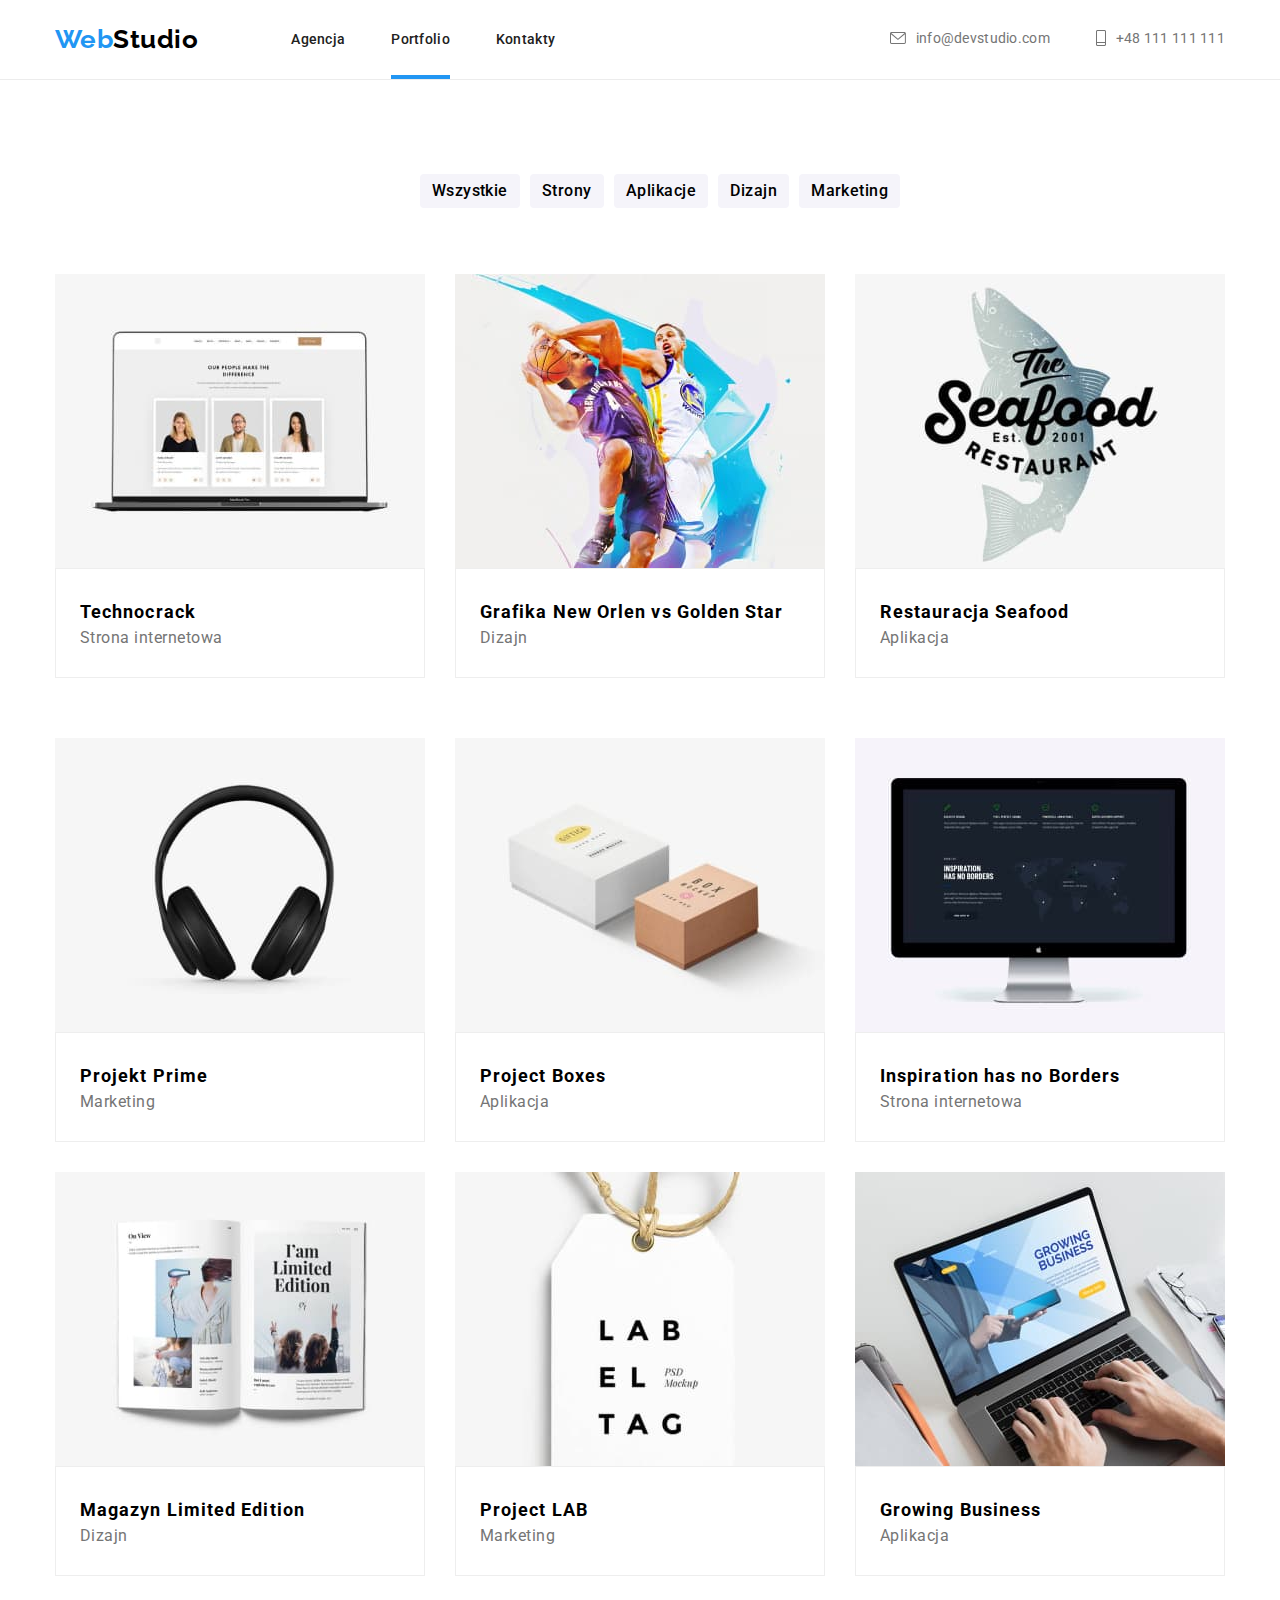
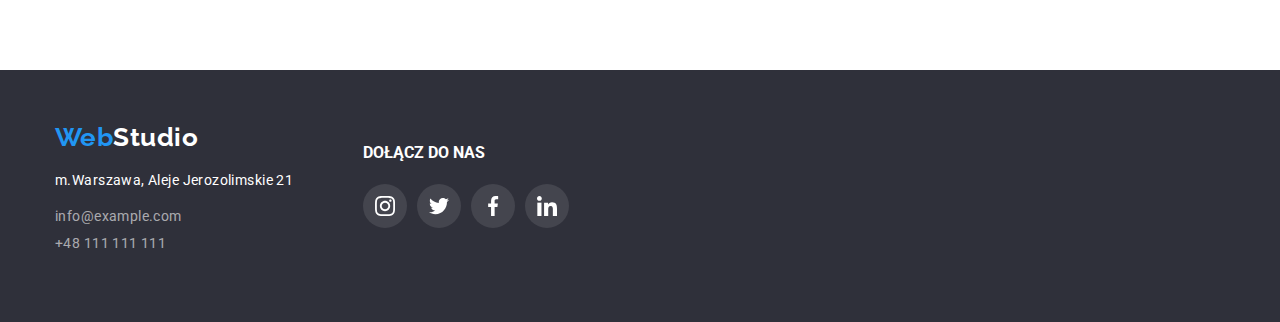
==== commit 37405ce2: "Add files via upload" ====
--- a/portfolio.html
+++ b/portfolio.html
@@ -45,12 +45,12 @@
         <section>
             <div class="container">
                 <div class="bsection">
-                    <ul>
-                        <li><button type="button">Wszystkie</button></li>
-                        <li><button type="button">Strony</button></li>
-                        <li><button type="button">Aplikacje</button></li>
-                        <li><button type="button">Dizajn</button></li>
-                        <li><button type="button">Marketing</button></li>
+                    <ul class="bsection__list">
+                        <li><button class="bsection__list-btn" type="button">Wszystkie</button></li>
+                        <li><button class="bsection__list-btn" type="button">Strony</button></li>
+                        <li><button class="bsection__list-btn" type="button">Aplikacje</button></li>
+                        <li><button class="bsection__list-btn" type="button">Dizajn</button></li>
+                        <li><button class="bsection__list-btn" type="button">Marketing</button></li>
                     </ul>
                 </div>
             </div>
@@ -58,167 +58,176 @@
         <section>
             <div class="container">
                 <div class="wrap">
-                    <ul>
-                        <li>
-                            <div class="portimg">
+                    <ul class="wrap__list">
+                        <li class="wrap__list-element">
+                            <div class="wrap__list-portimg">
                                 <img src="images/imgP1.jpg" alt="1" width="370" height="294"/>
-                                    <div class="overlay">
-                                        <p>Technocrack jest popularną platformą wykorzystywaną do 
-                                            rozpowszechniania koronawirusa.
-                                            Firmy wykorzystują tę platformę do 
-                                            celów szpiegowskich i ataków na 
-                                            niezabezpieczone serwery 
-                                            konkurencji
-                                        </p>
-                                    </div>
-                            </div>
-                            <div class="wraptext">
-                                <h3>Technocrack</h3>
-                                <p>Strona internetowa</p>
-                            </div>
-                        </li>
-                        <li>
-                            <div class="portimg">
+                                    <div class="wrap__list-overlay">
+                                        <p class="wrap__list-overlay-p">
+                                            Technocrack jest popularną platformą wykorzystywaną do 
+                                            rozpowszechniania koronawirusa.
+                                            Firmy wykorzystują tę platformę do 
+                                            celów szpiegowskich i ataków na 
+                                            niezabezpieczone serwery 
+                                            konkurencji
+                                        </p>
+                                    </div>
+                            </div>
+                            <div class="wrap__list-wraptext">
+                                <h3 class="wrap__list-wraptext-h3">Technocrack</h3>
+                                <p class="wrap__list-wraptext-p">Strona internetowa</p>
+                            </div>
+                        </li>
+                        <li>
+                            <div class="wrap__list-portimg">
                                 <img src="images/imgP2.jpg" alt="2" width="370" height="294"/>
-                                    <div class="overlay">
-                                        <p>Technocrack jest popularną platformą wykorzystywaną do 
-                                            rozpowszechniania koronawirusa.
-                                            Firmy wykorzystują tę platformę do 
-                                            celów szpiegowskich i ataków na 
-                                            niezabezpieczone serwery 
-                                            konkurencji
-                                        </p>
-                                    </div>
-                            </div>
-                            <div class="wraptext">
-                                <h3>Grafika New Orlen vs Golden Star</h3>
-                                <p>Dizajn</p>
+                                    <div class="wrap__list-overlay">
+                                        <p class="wrap__list-overlay-p">
+                                            Technocrack jest popularną platformą wykorzystywaną do 
+                                            rozpowszechniania koronawirusa.
+                                            Firmy wykorzystują tę platformę do 
+                                            celów szpiegowskich i ataków na 
+                                            niezabezpieczone serwery 
+                                            konkurencji
+                                        </p>
+                                    </div>
+                            </div>
+                            <div class="wrap__list-wraptext">
+                                <h3 class="wrap__list-wraptext-h3">Grafika New Orlen vs Golden Star</h3>
+                                <p class="wrap__list-wraptext-p">Dizajn</p>
                             </div> 
                         </li>
                         <li>
-                            <div class="portimg">
+                            <div class="wrap__list-portimg">
                                 <img src="images/imgP3.jpg" alt="3" width="370" height="294"/>
-                                    <div class="overlay">
-                                        <p>Technocrack jest popularną platformą wykorzystywaną do 
-                                            rozpowszechniania koronawirusa.
-                                            Firmy wykorzystują tę platformę do 
-                                            celów szpiegowskich i ataków na 
-                                            niezabezpieczone serwery 
-                                            konkurencji
-                                        </p>
-                                    </div>
-                            </div>
-                            <div class="wraptext">
-                                <h3>Restauracja Seafood</h3>
-                                <p>Aplikacja</p>
-                            </div>
-                        </li>
-                        <li>
-                            <div class="portimg">
+                                    <div class="wrap__list-overlay">
+                                        <p class="wrap__list-overlay-p">
+                                            Technocrack jest popularną platformą wykorzystywaną do 
+                                            rozpowszechniania koronawirusa.
+                                            Firmy wykorzystują tę platformę do 
+                                            celów szpiegowskich i ataków na 
+                                            niezabezpieczone serwery 
+                                            konkurencji
+                                        </p>
+                                    </div>
+                            </div>
+                            <div class="wrap__list-wraptext">
+                                <h3 class="wrap__list-wraptext-h3">Restauracja Seafood</h3>
+                                <p class="wrap__list-wraptext-p">Aplikacja</p>
+                            </div>
+                        </li>
+                        <li>
+                            <div class="wrap__list-portimg">
                                 <img src="images/imgP4.jpg" alt="4" width="370" height="294"/>
-                                    <div class="overlay">
-                                        <p>Technocrack jest popularną platformą wykorzystywaną do 
-                                            rozpowszechniania koronawirusa.
-                                            Firmy wykorzystują tę platformę do 
-                                            celów szpiegowskich i ataków na 
-                                            niezabezpieczone serwery 
-                                            konkurencji
-                                        </p>
-                                    </div>
-                            </div>
-                            <div class="wraptext">
-                                <h3>Projekt Prime</h3>
-                                <p>Marketing</p>
-                            </div>
-                        </li>
-                        <li>
-                            <div class="portimg">
+                                    <div class="wrap__list-overlay">
+                                        <p class="wrap__list-overlay-p">
+                                            Technocrack jest popularną platformą wykorzystywaną do 
+                                            rozpowszechniania koronawirusa.
+                                            Firmy wykorzystują tę platformę do 
+                                            celów szpiegowskich i ataków na 
+                                            niezabezpieczone serwery 
+                                            konkurencji
+                                        </p>
+                                    </div>
+                            </div>
+                            <div class="wrap__list-wraptext">
+                                <h3 class="wrap__list-wraptext-h3">Projekt Prime</h3>
+                                <p class="wrap__list-wraptext-p">Marketing</p>
+                            </div>
+                        </li>
+                        <li>
+                            <div class="wrap__list-portimg">
                                 <img src="images/imgP5.jpg" alt="5" width="370" height="294"/>
-                                    <div class="overlay">
-                                        <p>Technocrack jest popularną platformą wykorzystywaną do 
-                                            rozpowszechniania koronawirusa.
-                                            Firmy wykorzystują tę platformę do 
-                                            celów szpiegowskich i ataków na 
-                                            niezabezpieczone serwery 
-                                            konkurencji
-                                        </p>
-                                    </div>
-                            </div>
-                            <div class="wraptext">
-                                <h3>Project Boxes</h3>
-                                <p>Aplikacja</p>
-                            </div>
-                        </li>
-                        <li>
-                            <div class="portimg">
+                                    <div class="wrap__list-overlay">
+                                        <p class="wrap__list-overlay-p">
+                                            Technocrack jest popularną platformą wykorzystywaną do 
+                                            rozpowszechniania koronawirusa.
+                                            Firmy wykorzystują tę platformę do 
+                                            celów szpiegowskich i ataków na 
+                                            niezabezpieczone serwery 
+                                            konkurencji
+                                        </p>
+                                    </div>
+                            </div>
+                            <div class="wrap__list-wraptext">
+                                <h3 class="wrap__list-wraptext-h3">Project Boxes</h3>
+                                <p class="wrap__list-wraptext-p">Aplikacja</p>
+                            </div>
+                        </li>
+                        <li>
+                            <div class="wrap__list-portimg">
                                 <img src="images/imgP6.jpg" alt="6" width="370" height="294"/>
-                                    <div class="overlay">
-                                        <p>Technocrack jest popularną platformą wykorzystywaną do 
-                                            rozpowszechniania koronawirusa.
-                                            Firmy wykorzystują tę platformę do 
-                                            celów szpiegowskich i ataków na 
-                                            niezabezpieczone serwery 
-                                            konkurencji
-                                        </p>
-                                    </div>
-                            </div>
-                            <div class="wraptext">
-                                <h3>Inspiration has no Borders</h3>
-                                <p>Strona internetowa</p>
-                            </div>
-                        </li>
-                        <li>
-                            <div class="portimg">
+                                    <div class="wrap__list-overlay">
+                                        <p class="wrap__list-overlay-p">
+                                            Technocrack jest popularną platformą wykorzystywaną do 
+                                            rozpowszechniania koronawirusa.
+                                            Firmy wykorzystują tę platformę do 
+                                            celów szpiegowskich i ataków na 
+                                            niezabezpieczone serwery 
+                                            konkurencji
+                                        </p>
+                                    </div>
+                            </div>
+                            <div class="wrap__list-wraptext">
+                                <h3 class="wrap__list-wraptext-h3">Inspiration has no Borders</h3>
+                                <p class="wrap__list-wraptext-p">Strona internetowa</p>
+                            </div>
+                        </li>
+                        <li>
+                            <div class="wrap__list-portimg">
                                 <img src="images/imgP7.jpg" alt="7" width="370" height="294"/>
-                                    <div class="overlay">
-                                        <p>Technocrack jest popularną platformą wykorzystywaną do 
-                                            rozpowszechniania koronawirusa.
-                                            Firmy wykorzystują tę platformę do 
-                                            celów szpiegowskich i ataków na 
-                                            niezabezpieczone serwery 
-                                            konkurencji
-                                        </p>
-                                    </div>
-                            </div>
-                            <div class="wraptext">
-                                <h3>Magazyn Limited Edition</h3>
-                                <p>Dizajn</p>
-                            </div>
-                        </li>
-                        <li>
-                            <div class="portimg">
+                                    <div class="wrap__list-overlay">
+                                        <p class="wrap__list-overlay-p">
+                                            Technocrack jest popularną platformą wykorzystywaną do 
+                                            rozpowszechniania koronawirusa.
+                                            Firmy wykorzystują tę platformę do 
+                                            celów szpiegowskich i ataków na 
+                                            niezabezpieczone serwery 
+                                            konkurencji
+                                        </p>
+                                    </div>
+                            </div>
+                            <div class="wrap__list-wraptext">
+                                <h3 class="wrap__list-wraptext-h3">Magazyn Limited Edition</h3>
+                                <p class="wrap__list-wraptext-p">Dizajn</p>
+                            </div>
+                        </li>
+                        <li>
+                            <div class="wrap__list-portimg">
                                 <img src="images/imgP8.jpg" alt="8" width="370" height="294"/>
-                                    <div class="overlay">
-                                        <p>Technocrack jest popularną platformą wykorzystywaną do 
-                                            rozpowszechniania koronawirusa.
-                                            Firmy wykorzystują tę platformę do 
-                                            celów szpiegowskich i ataków na 
-                                            niezabezpieczone serwery 
-                                            konkurencji
-                                        </p>
-                                    </div>
-                            </div>
-                            <div class="wraptext">
-                                <h3>Project LAB</h3>
-                                <p>Marketing</p>
-                            </div>
-                        </li>
-                        <li>
-                            <div class="portimg">
+                                    <div class="wrap__list-overlay">
+                                        <p class="wrap__list-overlay-p">
+                                            Technocrack jest popularną platformą wykorzystywaną do 
+                                            rozpowszechniania koronawirusa.
+                                            Firmy wykorzystują tę platformę do 
+                                            celów szpiegowskich i ataków na 
+                                            niezabezpieczone serwery 
+                                            konkurencji
+                                        </p>
+                                    </div>
+                            </div>
+                            <div class="wrap__list-wraptext">
+                                <h3 class="wrap__list-wraptext-h3">Project LAB</h3>
+                                <p class="wrap__list-wraptext-p">Marketing</p>
+                            </div>
+                        </li>
+                        <li>
+                            <div class="wrap__list-portimg">
                                 <img src="images/imgP9.jpg" alt="9" width="370" height="294"/>
-                                    <div class="overlay">
-                                        <p>Technocrack jest popularną platformą wykorzystywaną do 
-                                            rozpowszechniania koronawirusa.
-                                            Firmy wykorzystują tę platformę do 
-                                            celów szpiegowskich i ataków na 
-                                            niezabezpieczone serwery 
-                                            konkurencji
-                                        </p>
-                                    </div>
-                            </div>
-                            <div class="wraptext">
-                                <h3>Growing Business</h3>
-                                <p>Aplikacja</p>
+                                    <div class="wrap__list-overlay">
+                                        <p class="wrap__list-overlay-p">
+                                            Technocrack jest popularną platformą wykorzystywaną do 
+                                            rozpowszechniania koronawirusa.
+                                            Firmy wykorzystują tę platformę do 
+                                            celów szpiegowskich i ataków na 
+                                            niezabezpieczone serwery 
+                                            konkurencji
+                                        </p>
+                                    </div>
+                            </div>
+                            <div class="wrap__list-wraptext">
+                                <h3 class="wrap__list-wraptext-h3">Growing Business</h3>
+                                <p class="wrap__list-wraptext-p">Aplikacja</p>
                             </div>
                         </li>
                     </ul>
--- a/css/styles.css
+++ b/css/styles.css
@@ -325,9 +325,12 @@
     border: solid 1px rgba(255, 255, 255, 0.3);
     /* border-color: aqua; */
     background-color: #2F303A;
+    color: #ffffff;
+    padding-left: 16px;
 }
 .foot-div-three-input::placeholder {
-    padding-left: 16px;
+    /* padding-left: 16px; */
+    /* color: #ffffff; */
 }
 .foot-div-three-button {
     width: 200px;
@@ -361,7 +364,7 @@
 .sec1 {
     /* background-color: dimgray; */
     background: #2F303A;
-    background-image: url(/images/imgback.jpg);
+    background-image: url(./images/imgback.jpg);
     background-size: cover;
     background-repeat: no-repeat;
     /* background-color: rgba(47, 48, 58, 1); */
@@ -541,13 +544,19 @@
     background-color: rgba(33, 150, 243, 1);
     color: #ffffff;
     box-shadow: 0px 4px 4px rgba(0, 0, 0, 0.15);
-}
+    cursor: pointer;
+}
+/* .fieldset-thr-btn:hover {
+    transition: 250ms;
+    transition-timing-function: cubic-bezier(0.4, 0, 0.2, 1);
+} */
 .fieldset-thr-input {
     width: 16px;
     height: 15px;
     border-radius: 2px;
     /* background-color: #212121; */
     background: rgba(33, 33, 33, 1);
+    cursor: pointer;
 
 }
 .input-one {
@@ -669,7 +678,7 @@
 
 
 
-.loremlistcont {
+.sec2 {
     /* background-color: beige; */
     display: flex;
     justify-content: center;
@@ -677,23 +686,34 @@
     margin-top: 94px;
     /* margin-bottom: 94px; */
 }
-.loremlist {
+.sec2__div {
     font-family: 'Roboto', sans-serif;
     /* display: block; */
     
 }
-.loremlist h2 {
+.sec2__div-h2 {
     display: none;
 
 }
-.loremlist ul {
+.sec2__div-list {
     /* background-color: #486548; */
     list-style: none;
     display: flex;
     padding: 0;
     gap: 30px;
 }
-.loremlist h3 {
+
+.sec2__box {
+    /* background-color: #254721; */
+    display: flex;
+    justify-content: center;
+    align-items: center;
+    width: 270px;
+    height: 120px;
+    background: #F5F4FA;
+    border-radius: 4px;
+}
+.sec2__box-h3 {
     color: #212121;
     font-size:14px;
     line-height: 0.875;
@@ -702,28 +722,15 @@
     text-transform: uppercase;
     /* margin-block-end: 10px; */
 }
-.loremlist p {
+.sec2__box-p {
     color: #757575;
     font-size: 14px;
     letter-spacing: 0.03em;
 
 }
-.loremlist li {
-    /* background-color: #457812; */
-    /* width: 270px; */
-
-}
-
-.lorembox {
-    /* background-color: #254721; */
-    display: flex;
-    justify-content: center;
-    align-items: center;
-    width: 270px;
-    height: 120px;
-    background: #F5F4FA;
-    border-radius: 4px;
-}
+
+
+
 
 
 
@@ -731,25 +738,25 @@
 
 
 
-.loremimg {
+.sec3 {
     margin-top: 94px;
     /* background-color:darkgrey; */
     display: flex;
     justify-content: center;
 }
-.loremimgdiv {
+.sec3__div {
     /* background-color: gold; */
     font-family: 'Roboto', sans-serif;
     text-align: center;
 }
-.loremimgdiv h2 {
+.sec3__div-h2 {
     font-size: 36px;
     /* line-height: 42px; */
     line-height: 0.857;
     letter-spacing: 0.03em;
     margin-block-end: 50px;
 }
-.loremimgdiv ul {
+.sec3__div-list {
     list-style: none;
     display: flex;
     justify-content: center;
@@ -757,10 +764,10 @@
     padding: 0;
     margin-bottom: 94px;
 }
-.loremimgdiv img {
+.sec3__div-img {
     position: relative;
 }
-.lorem-img-foot {
+.sec3__divfoot {
     /* background-color: darksalmon; */
     background-color: rgba(47, 48, 58, 0.8);
     width: 370px;
@@ -772,7 +779,7 @@
     align-items: center;
     justify-content: center;
 }
-.lorem-img-foot h3 {
+.sec3__divfoot-h3 {
     color: rgba(255, 255, 255, 1);
     text-transform: uppercase;
     font-size: 14px;
@@ -786,8 +793,7 @@
 
 
 
-
-.teamcont {
+.sec4 {
     /* background-color: blanchedalmond; */
     background: #F5F4FA;
     display: flex;
@@ -795,15 +801,13 @@
     align-items: center;
     height: 648px;
 }
-.teamdiv {
+
+.sec4__teamdiv {
     /* margin-block: 94px; */
     /* background-color: rgb(121, 45, 45); */
     font-family: 'Roboto', sans-serif;
 }
-.teamdivdown {
-    gap: 30px;
-}
-.teamdiv h2 {
+.sec4__teamdiv-h2 {
     text-align: center;
     font-size: 36px;
     line-height: 0.857;
@@ -811,22 +815,23 @@
     letter-spacing: 0.03em;
     margin-block-end: 50px;
 }
-.teamdiv ul {
-    list-style: none;
-    display: flex;
-    justify-content: center;
-    /* gap: 30px; */
-    padding: 0;
-}
-
-.teamdiv li {
+
+.sec4__teamdiv-list {
+    gap: 30px;
+    list-style: none;
+    display: flex;
+    justify-content: center;
+    padding: 0;
+}
+
+.sec4__teamdiv-listelement{
     box-shadow: 0px 1px 3px rgba(0, 0, 0, 0.12), 0px 1px 1px rgba(0, 0, 0, 0.14), 0px 2px 1px rgba(0, 0, 0, 0.2);
     border-radius: 0px 0px 4px 4px;
     background-color: #ffffff;
     text-align: center;
 }
 
-.teamdiv h3 {
+.sec4__teamdiv-h3 {
     font-size: 16px;
     line-height: 0.842;
     /* line-height: 19px; */
@@ -834,7 +839,7 @@
     padding-top: 30px;
     padding-bottom: 10px;
 }
-.teamdiv p {
+.sec4__teamdiv-p {
     font-size: 16px;
     line-height: 0.842;
     /* line-height: 19px; */
@@ -843,12 +848,16 @@
     padding-bottom: 16px;
 }
 
-.teamdivsvg {
+.sec4__teamlist {
     /* background-color: cadetblue; */
     margin-bottom: 30px; 
     gap: 10px;
-}
-.teamdivsvg li {
+    list-style: none;
+    display: flex;
+    justify-content: center;
+    padding: 0;
+}
+.sec4__teamlist-element {
     /* border: 1px solid rgb(152, 146, 158); */
     /* background-color: crimson; */
     border-radius: 50%;
@@ -859,19 +868,20 @@
     align-items: center;
     /* padding: 14px; */
     box-shadow: none;
+    fill: #AFB1B8;
     }
-.teamdivsvg li:hover {
+.sec4__teamlist-element:hover {
     background-color: #2196F3;
     fill: #ffffff;
     transition: 250ms;
     transition-timing-function: cubic-bezier(0.4, 0, 0.2, 1);
 }
-.teamdivsvg li:hover svg {
+/* .sec4__teamlist-svg:hover {
     fill: #ffffff;
-}
-.teamdivsvg svg {
+}  */
+/* .sec4__teamlist-svg {
     fill: #AFB1B8;
-}
+} */
 /* .teamdivsvg svg:hover {
     fill: #FFFFFF;
     fill: blueviolet;
@@ -887,7 +897,7 @@
 
 
                         /* SEKCJA 5 */
-.castomerscont {
+.sec5 {
     /* background-color: aquamarine; */
     font-family: 'Roboto', sans-serif;
     /* height: 350px; */
@@ -895,26 +905,26 @@
     justify-content: center;
     align-items: center;
 }
-.castomerscontdiv {
+.sec5__div {
     /* background-color: azure; */
     text-align: center;
     margin: 94px 0;
 }
-.castomerscontdiv h2 {
+.sec5__div-h2 {
     font-size: 36px;
 }
-.castomerscontdiv ul {
+.sec5__div-list {
     /* background-color: bisque; */
     list-style: none;
     padding: 0;
     display: flex;
     justify-content: space-between;
 }
-.castomerscontdiv svg {
+.sec5__list-element {
     border:1px solid #AFB1B8;
     fill: #AFB1B8;
 }
-.castomerscontdiv svg:hover {
+.sec5__list-element:hover {
     border: solid 1px #2196F3;
     fill: var(--color-blue);
     /* fill: #2196f3; */
@@ -937,11 +947,13 @@
 .opppp
 .ppppppppppp
 .lllllllll */
+
+
 .bsection {
     font-family: 'Roboto', sans-serif;
 
 }
-.bsection ul {
+.bsection__list {
     display: flex;
     justify-content: center;
     gap: 10px;
@@ -951,7 +963,7 @@
     margin-top: 94px;
     margin-bottom: 50px;
 }
-.bsection button {
+.bsection__list-btn {
     font-weight: 500;
     cursor: pointer;
     background-color: #F5F4FA;
@@ -964,22 +976,25 @@
     line-height: 0.615;
     /* line-height: 26px; */
 }
-.bsection button:hover {
+.bsection__list-btn:hover {
     transition: 250ms;
     transition-timing-function: cubic-bezier(0.4, 0, 0.2, 1);
     background-color: #2196F3;
     color: #FFFFFF;
 }
-.bsection button:focus {
+.bsection__list-btn:focus {
     box-shadow: 0px 3px 1px rgba(0, 0, 0, 0.1), 0px 1px 2px rgba(0, 0, 0, 0.08), 0px 2px 2px rgba(0, 0, 0, 0.12);
 }
+
+
+
                                 /* SEKCJA 2  */
 .wrap {
     /* background-color: antiquewhite; */
     display: flex;
     font-family: 'Roboto', sans-serif;
 }
-.wrap ul {
+.wrap__list {
     display: flex;
     flex-wrap: wrap;
     margin-bottom: 94px;
@@ -987,34 +1002,34 @@
     padding: 0;
     gap: 30px;
 }
-.wrap li {
+.wrap__list-element {
     flex-basis: calc(100%/3);
     margin-bottom: 30px;
     max-width: 370px;        
 
 }
-.wrap li:hover {
+.wrap__list-element:hover {
     box-shadow: 0px 1px 1px rgba(0, 0, 0, 0.12), 0px 4px 4px rgba(0, 0, 0, 0.06), 1px 4px 6px rgba(0, 0, 0, 0.16);
 }
-.portimg {
+.wrap__list-portimg {
     position: relative;
     width: 370px;
     height: 294px;
     overflow: hidden;
 }
-.portimg:hover .overlay {
+.wrap__list-portimg:hover .wrap__list-overlay {
     transform: translatey(0);
     background-color: rgba(33, 150, 243, 0.9);
     /* background-color: blueviolet; */
 }                     
-.wraptext {
+.wrap__list-wraptext {
     background-color: #ffffff;
     border: 1px solid #EEEEEE;
     width: 370px;
     height: 110px;
     padding: 20px 24px 20px 24px;
 }
-.wrap h3 {
+.wrap__list-wraptext-h3 {
     /* margin-inline-start: 30px; */
     font-size: 18px;
     /* line-height: 36px; */
@@ -1022,7 +1037,7 @@
     letter-spacing: 0.06em;
     /* margin-bottom: 4px; */
 }
-.wrap p {
+.wrap__list-wraptext-p {
     /* margin-inline-start: 30px; */
     color: #757575;
     font-size: 16px;
@@ -1031,7 +1046,7 @@
     letter-spacing: 0.03em;
 }
 
-.overlay {
+.wrap__list-overlay {
     position: absolute;
   top: 0;
   left: 0;
@@ -1044,7 +1059,7 @@
   transition: 250ms;
   transition-timing-function: cubic-bezier(0.4, 0, 0.2, 1);
 }
-.overlay > p {
+.wrap__list-overlay-p {
     font-size: 18px;
     font-family: 'Roboto', sans-serif;
     line-height: 1.55;
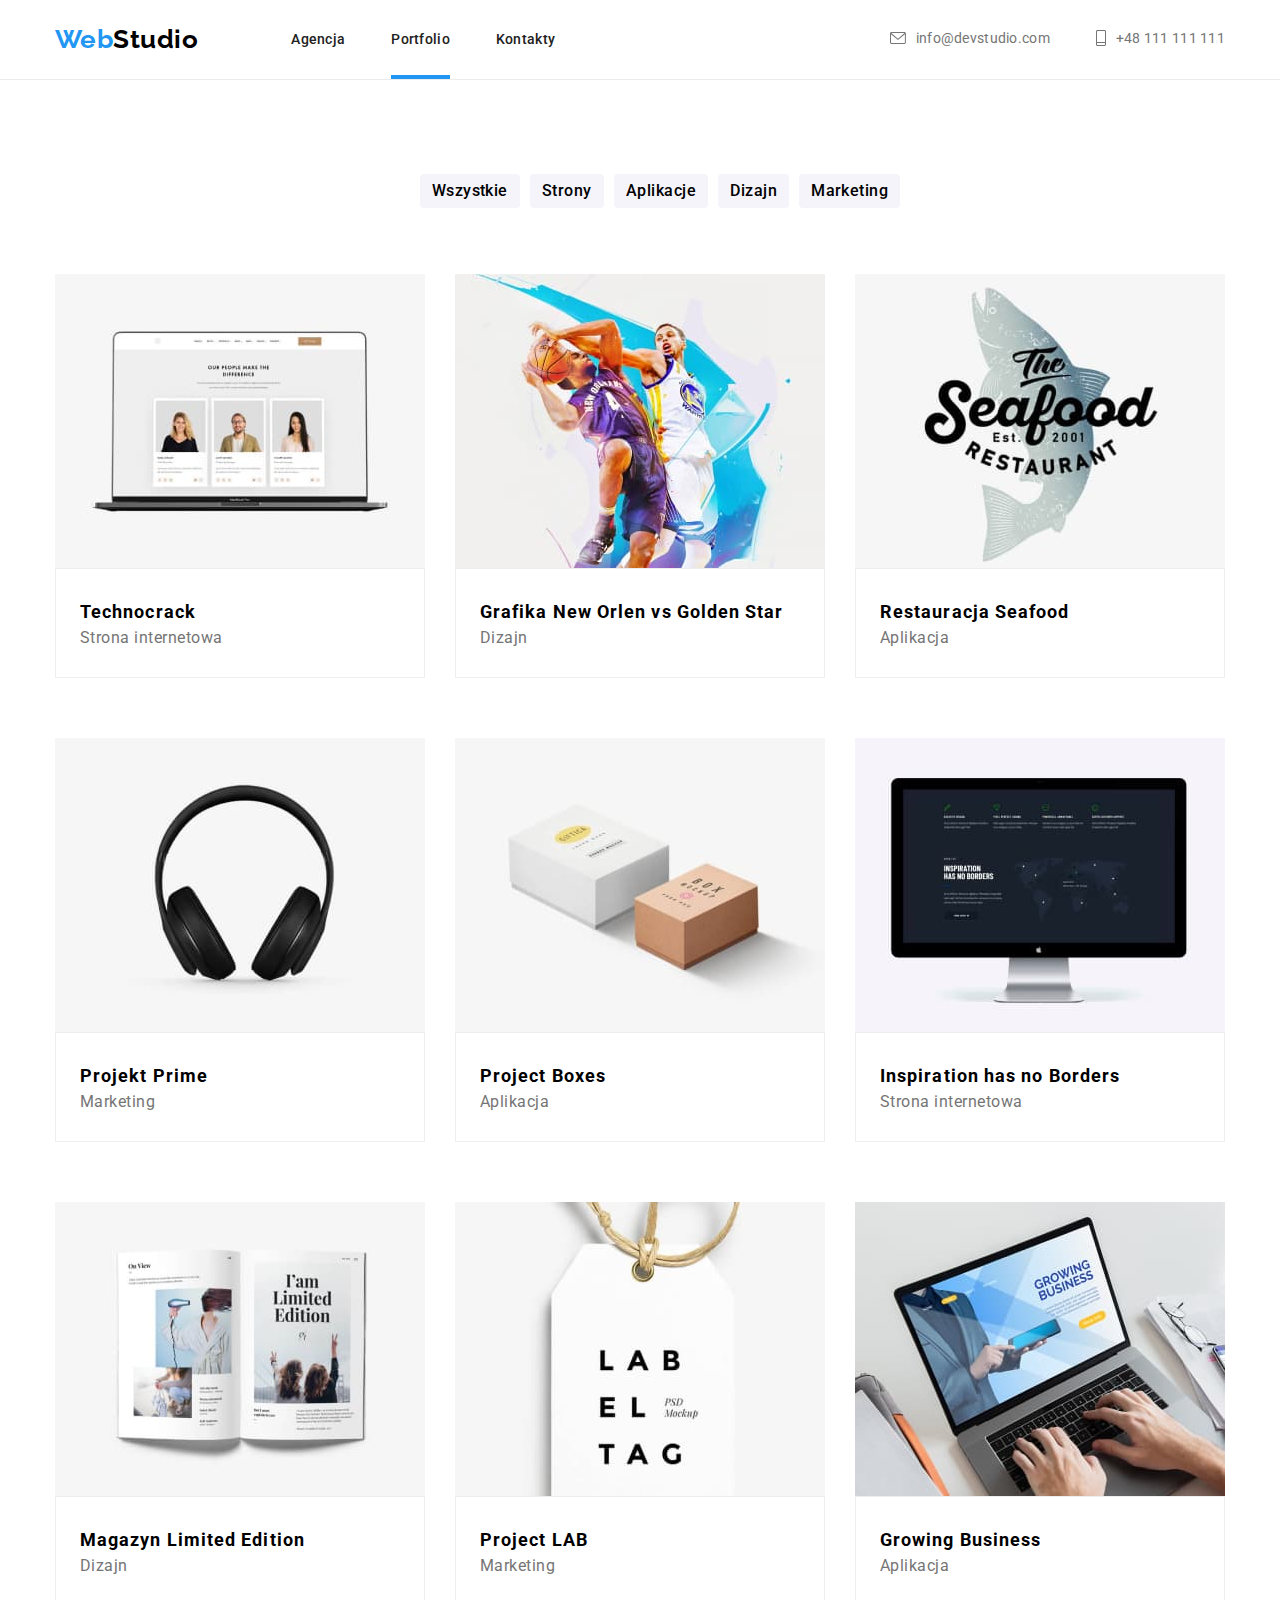
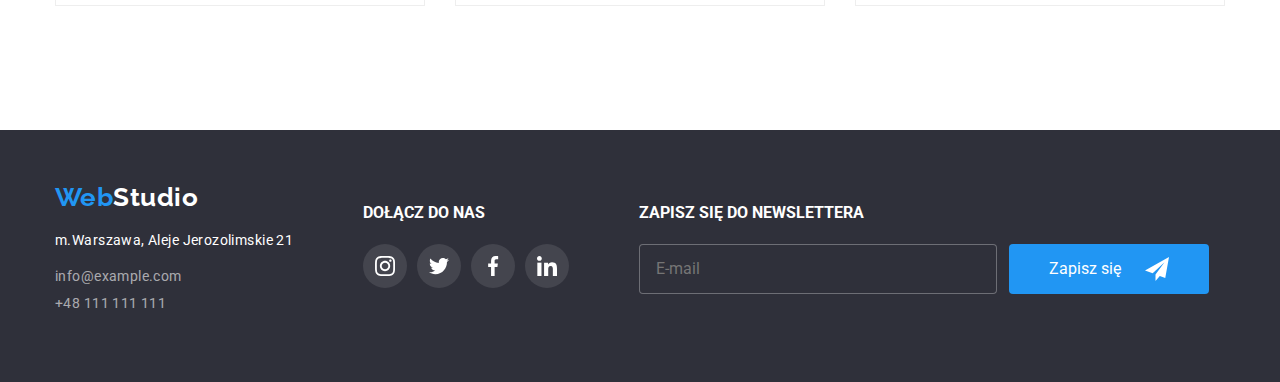
==== commit cee2670e: "Add files via upload" ====
--- a/portfolio.html
+++ b/portfolio.html
@@ -32,8 +32,8 @@
                     <div class="headdiv">
                         <nav class="head2">
                             <ul class="head2list">
-                                <li><svg width="16px" height="12px"><use href="./images/icons.svg#icon-mail"></use></svg><a class="logoup3 nolink" href="mailto:info@devstudio.com">info@devstudio.com</a></li>
-                                <li><svg width="10px" height="16px"><use href="./images/icons.svg#icon-phone"></use></svg><a class="logoup3 nolink" href="tel:+48 111 111 111">+48 111 111 111</a></li>
+                                <li><a class="logoup3 nolink" href="mailto:info@devstudio.com"><svg width="16" height="12"><use href="./images/icons.svg#icon-mail"></use></svg>info@devstudio.com</a></li>
+                                <li><a class="logoup3 nolink" href="tel:+48 111 111 111"><svg width="10" height="16"><use href="./images/icons.svg#icon-phone"></use></svg>+48 111 111 111</a></li>
                             </ul>
                         </nav>
                     </div>
@@ -78,7 +78,7 @@
                                 <p class="wrap__list-wraptext-p">Strona internetowa</p>
                             </div>
                         </li>
-                        <li>
+                        <li class="wrap__list-element">
                             <div class="wrap__list-portimg">
                                 <img src="images/imgP2.jpg" alt="2" width="370" height="294"/>
                                     <div class="wrap__list-overlay">
@@ -97,7 +97,7 @@
                                 <p class="wrap__list-wraptext-p">Dizajn</p>
                             </div> 
                         </li>
-                        <li>
+                        <li class="wrap__list-element">
                             <div class="wrap__list-portimg">
                                 <img src="images/imgP3.jpg" alt="3" width="370" height="294"/>
                                     <div class="wrap__list-overlay">
@@ -116,7 +116,7 @@
                                 <p class="wrap__list-wraptext-p">Aplikacja</p>
                             </div>
                         </li>
-                        <li>
+                        <li class="wrap__list-element">
                             <div class="wrap__list-portimg">
                                 <img src="images/imgP4.jpg" alt="4" width="370" height="294"/>
                                     <div class="wrap__list-overlay">
@@ -135,7 +135,7 @@
                                 <p class="wrap__list-wraptext-p">Marketing</p>
                             </div>
                         </li>
-                        <li>
+                        <li class="wrap__list-element">
                             <div class="wrap__list-portimg">
                                 <img src="images/imgP5.jpg" alt="5" width="370" height="294"/>
                                     <div class="wrap__list-overlay">
@@ -154,7 +154,7 @@
                                 <p class="wrap__list-wraptext-p">Aplikacja</p>
                             </div>
                         </li>
-                        <li>
+                        <li class="wrap__list-element">
                             <div class="wrap__list-portimg">
                                 <img src="images/imgP6.jpg" alt="6" width="370" height="294"/>
                                     <div class="wrap__list-overlay">
@@ -173,7 +173,7 @@
                                 <p class="wrap__list-wraptext-p">Strona internetowa</p>
                             </div>
                         </li>
-                        <li>
+                        <li class="wrap__list-element">
                             <div class="wrap__list-portimg">
                                 <img src="images/imgP7.jpg" alt="7" width="370" height="294"/>
                                     <div class="wrap__list-overlay">
@@ -192,7 +192,7 @@
                                 <p class="wrap__list-wraptext-p">Dizajn</p>
                             </div>
                         </li>
-                        <li>
+                        <li class="wrap__list-element">
                             <div class="wrap__list-portimg">
                                 <img src="images/imgP8.jpg" alt="8" width="370" height="294"/>
                                     <div class="wrap__list-overlay">
@@ -211,7 +211,7 @@
                                 <p class="wrap__list-wraptext-p">Marketing</p>
                             </div>
                         </li>
-                        <li>
+                        <li class="wrap__list-element">
                             <div class="wrap__list-portimg">
                                 <img src="images/imgP9.jpg" alt="9" width="370" height="294"/>
                                     <div class="wrap__list-overlay">
@@ -253,11 +253,27 @@
                     <div class="footdivtwo">
                         <h4>dołącz do nas</h4>
                         <ul class="">
-                            <li><svg width="20px" height="20px"><use href="./images/icons.svg#icon-instagram2"></use></svg></li>
-                            <li><svg width="20px" height="20px"><use href="./images/icons.svg#icon-twitter2"></use></svg></li>
-                            <li><svg width="20px" height="20px"><use href="./images/icons.svg#icon-facebook2"></use></svg></li>
-                            <li><svg width="20px" height="20px"><use href="./images/icons.svg#icon-linkedin2"></use></svg></li>
+                            <li><svg width="20" height="20"><use href="./images/icons.svg#icon-instagram2"></use></svg></li>
+                            <li><svg width="20" height="20"><use href="./images/icons.svg#icon-twitter2"></use></svg></li>
+                            <li><svg width="20" height="20"><use href="./images/icons.svg#icon-facebook2"></use></svg></li>
+                            <li><svg width="20" height="20"><use href="./images/icons.svg#icon-linkedin2"></use></svg></li>
                         </ul>
+                    </div>
+                    <div class="foot-div-three">
+                        <form class="foot-div-three--form">
+                            <h4 class="foot-div-three-h4">zapisz się do newslettera</h4>
+                            <fieldset class="form-fieldset">
+                                <label class="form-label" for="name">zapisz się do newslettera</label>
+                                <input class="foot-div-three-input"
+                                    type="text"
+                                    placeholder="E-mail"
+                                    id="name"
+                                />
+                                <button class="foot-div-three-button">Zapisz się
+                                    <svg width="24" height="24"><use href="./images/icons.svg#icon-icon-send"></use></svg>
+                                </button>
+                            </fieldset>
+                        </form>
                     </div>
                 </div>
             </div>
--- a/css/styles.css
+++ b/css/styles.css
@@ -96,12 +96,13 @@
 .head2list svg{ 
     margin-right: 10px;
     fill: #757575;
+    transition: 250ms;
+    transition-timing-function: cubic-bezier(0.4, 0, 0.2, 1);
 }
 .head2list svg:hover{
     cursor: pointer; 
     fill: #2196F3;
-    transition: 250ms;
-    transition-timing-function: cubic-bezier(0.4, 0, 0.2, 1);
+    
 }
 .logoup {
     font-family: 'Raleway', sans-serif;
@@ -124,6 +125,8 @@
     line-height: 0.875px;
     /* line-height: 16px; */
     letter-spacing: 0.02em;
+    transition: 250ms;
+    transition-timing-function: cubic-bezier(0.4, 0, 0.2, 1);
 }
 .logoup3 {
     /* background-color: darkgoldenrod; */
@@ -135,16 +138,17 @@
     letter-spacing: 0.02em;
     display: flex;
     align-items: center;
+    transition: 250ms;
+    transition-timing-function: cubic-bezier(0.4, 0, 0.2, 1);
 }
 .logoup2:hover {
     color: #2196F3;
-    transition: 250ms;
-    transition-timing-function: cubic-bezier(0.4, 0, 0.2, 1);
+    
 }
 .logoup3:hover {
     color: #2196F3;
-    transition: 250ms;
-    transition-timing-function: cubic-bezier(0.4, 0, 0.2, 1);
+    /* transition: 250ms;
+    transition-timing-function: cubic-bezier(0.4, 0, 0.2, 1); */
 }
 /* .nolink-mail { */
     /* display: flex; */
@@ -226,10 +230,13 @@
     letter-spacing: 0.03em;
 
 }
+.logodown2 {
+    transition: 250ms;
+    transition-timing-function: cubic-bezier(0.4, 0, 0.2, 1);
+}
 .logodown2:hover {
     color: #2196F3;
-    transition: 250ms;
-    transition-timing-function: cubic-bezier(0.4, 0, 0.2, 1);
+
 }
 .footdivone ul {
     list-style: none;
@@ -260,11 +267,12 @@
     /* border: 1px solid red; */
     border-radius: 50%;
     background-color: rgba(255, 255, 255, 0.1);
+    transition: 250ms;
+    transition-timing-function: cubic-bezier(0.4, 0, 0.2, 1);
 }
 .footdivtwo li:hover {
     background-color: #2196F3;
-    transition: 250ms;
-    transition-timing-function: cubic-bezier(0.4, 0, 0.2, 1);
+    
 }
 
 .footdivtwo svg {
@@ -348,6 +356,7 @@
     /* justify-content:space-around; */
     align-items: center;
     justify-content: center;
+    cursor: pointer;
 
 }
 .foot-div-three-button svg {
@@ -364,7 +373,7 @@
 .sec1 {
     /* background-color: dimgray; */
     background: #2F303A;
-    background-image: url(./images/imgback.jpg);
+    background-image: url(./../images/imgback.jpg);
     background-size: cover;
     background-repeat: no-repeat;
     /* background-color: rgba(47, 48, 58, 1); */
@@ -869,12 +878,13 @@
     /* padding: 14px; */
     box-shadow: none;
     fill: #AFB1B8;
+    transition: 250ms;
+    transition-timing-function: cubic-bezier(0.4, 0, 0.2, 1);
     }
 .sec4__teamlist-element:hover {
     background-color: #2196F3;
     fill: #ffffff;
-    transition: 250ms;
-    transition-timing-function: cubic-bezier(0.4, 0, 0.2, 1);
+    
 }
 /* .sec4__teamlist-svg:hover {
     fill: #ffffff;
@@ -923,13 +933,14 @@
 .sec5__list-element {
     border:1px solid #AFB1B8;
     fill: #AFB1B8;
+    transition: 250ms;
+    transition-timing-function: cubic-bezier(0.4, 0, 0.2, 1);
 }
 .sec5__list-element:hover {
     border: solid 1px #2196F3;
     fill: var(--color-blue);
     /* fill: #2196f3; */
-    transition: 250ms;
-    transition-timing-function: cubic-bezier(0.4, 0, 0.2, 1);
+   
 
 }
 
@@ -975,10 +986,11 @@
     font-size: 16px;
     line-height: 0.615;
     /* line-height: 26px; */
-}
-.bsection__list-btn:hover {
     transition: 250ms;
     transition-timing-function: cubic-bezier(0.4, 0, 0.2, 1);
+}
+.bsection__list-btn:hover {
+    
     background-color: #2196F3;
     color: #FFFFFF;
 }
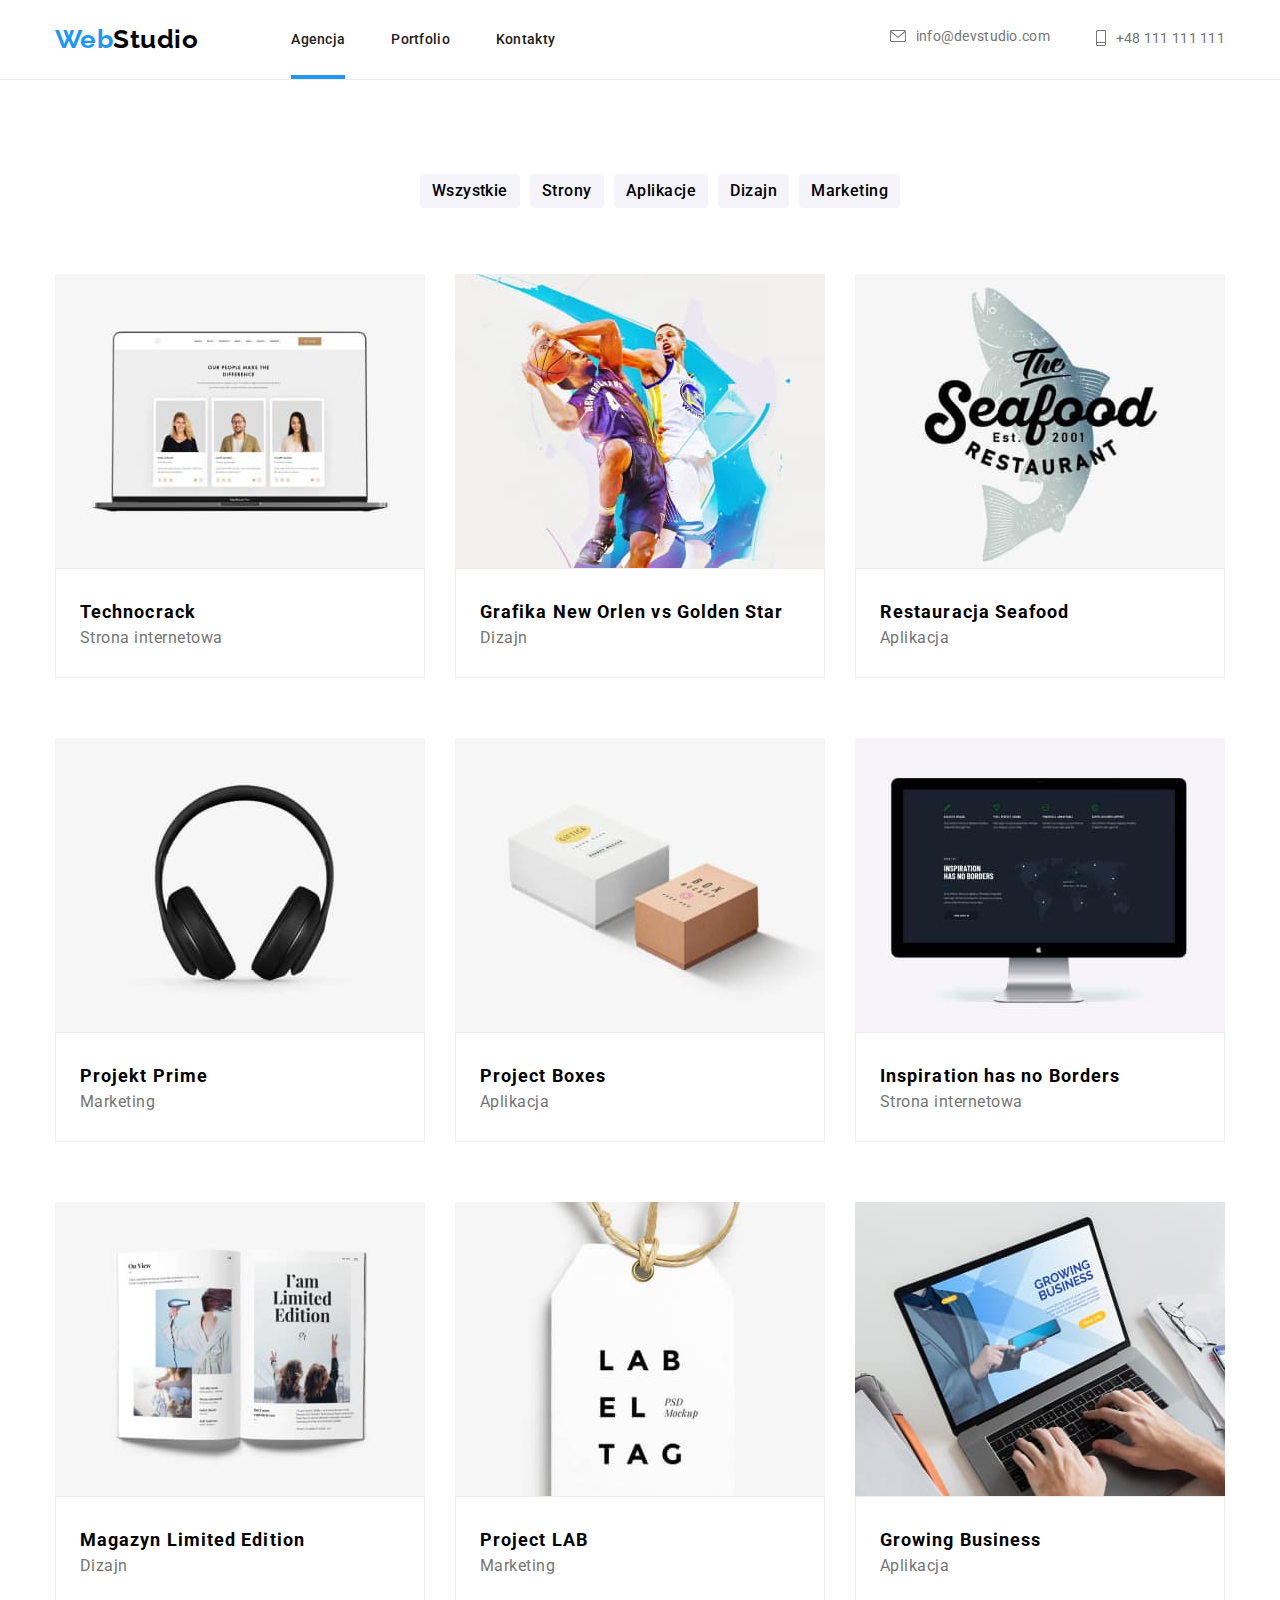
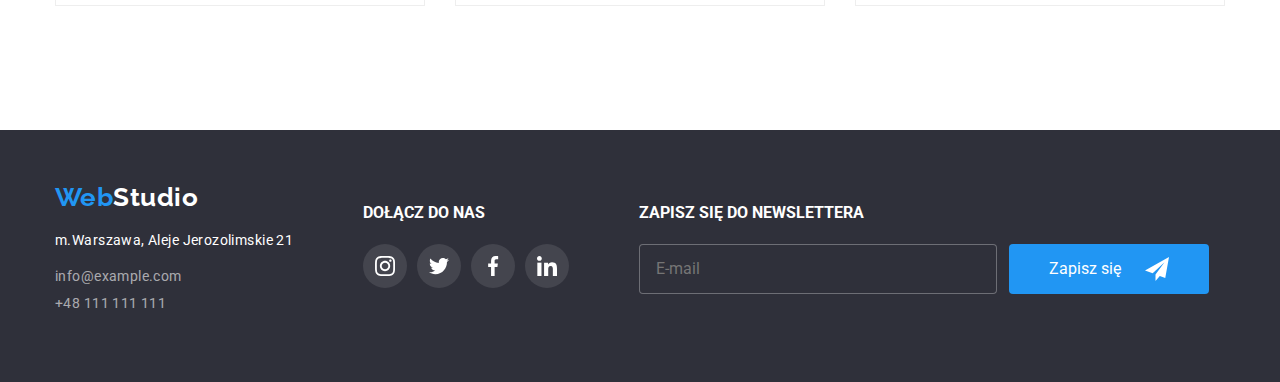
==== commit 3c4f142b: "Add files via upload" ====
--- a/portfolio.html
+++ b/portfolio.html
@@ -15,25 +15,25 @@
     <header>
         <section class="headcont">
             <div class="container">
-                <div class="headerdiv">
-                    <div class="headdiv">
-                        <nav class="head1">
+                <div class="headdiv">
+                    <div class="headdiv__div1">
+                        <nav class="headdiv__nav1">
                             <a class="logoup nolink" href="./index.html">
                                 <span class="logoup11">Web</span>
                                 <span class="logoup12">Studio</span>
                             </a>
                             <ul>             
-                                <li><a class="logoup2 nolink" href="Agencja">Agencja</a></li>
-                                <li><a class="logoup2 nolink nolink-line" href="portfolio.html">Portfolio</a></li>
+                                <li><a class="logoup2 nolink nolink-line" href="Agencja">Agencja</a></li>
+                                <li><a class="logoup2 nolink" href="portfolio.html">Portfolio</a></li>
                                 <li><a class="logoup2 nolink" href="kontakty">Kontakty</a></li>
                             </ul>
                         </nav>
                     </div>
-                    <div class="headdiv">
-                        <nav class="head2">
-                            <ul class="head2list">
-                                <li><a class="logoup3 nolink" href="mailto:info@devstudio.com"><svg width="16" height="12"><use href="./images/icons.svg#icon-mail"></use></svg>info@devstudio.com</a></li>
-                                <li><a class="logoup3 nolink" href="tel:+48 111 111 111"><svg width="10" height="16"><use href="./images/icons.svg#icon-phone"></use></svg>+48 111 111 111</a></li>
+                    <div class="headdiv__div2">
+                        <nav class="headdiv__nav2">
+                            <ul class="headdiv__nav2-list">
+                                <li class="headdiv__nav2-listelement"><a class="logoup3 nolink" href="mailto:info@devstudio.com"><svg class="headdiv__nav2-svg" width="16" height="12"><use href="./images/icons.svg#icon-mail"></use></svg>info@devstudio.com</a></li>
+                                <li class="headdiv__nav2-listelement"><a class="logoup3 nolink" href="tel:+48 111 111 111"><svg class="headdiv__nav2-svg" width="10" height="16"><use href="./images/icons.svg#icon-phone"></use></svg>+48 111 111 111</a></li>
                             </ul>
                         </nav>
                     </div>
@@ -239,38 +239,38 @@
         <section class="footcont">
             <div class="container">
                 <div class="footdiv">
-                    <div class="footdivone">
+                    <div class="footdiv__one">
                         <a class="logodown nolink" href="./index.html">
                             <span class="logodown11">Web</span>
                             <span class="logodown12">Studio</span>
                         </a>
-                        <ul class="logodownlist">
-                            <li><address><p class="logodown2 downaddres nolink">m.Warszawa, Aleje Jerozolimskie 21</p></address></li>
-                            <li><a class="logodown2 downkontakt nolink" href="mailto:info@example.com">info@example.com</a></li>
-                            <li><a class="logodown2 downkontakt nolink" href="tel:+48 111 111 111">+48 111 111 111</a></li>
+                        <ul class="footdiv__one-list">
+                            <li class="logodown2"><address><p class="downaddres nolink">m.Warszawa, Aleje Jerozolimskie 21</p></address></li>
+                            <li class="logodown2"><a class="downkontakt nolink" href="mailto:info@example.com">info@example.com</a></li>
+                            <li class="logodown2"><a class="downkontakt nolink" href="tel:+48 111 111 111">+48 111 111 111</a></li>
                         </ul>
                     </div>
-                    <div class="footdivtwo">
-                        <h4>dołącz do nas</h4>
-                        <ul class="">
-                            <li><svg width="20" height="20"><use href="./images/icons.svg#icon-instagram2"></use></svg></li>
-                            <li><svg width="20" height="20"><use href="./images/icons.svg#icon-twitter2"></use></svg></li>
-                            <li><svg width="20" height="20"><use href="./images/icons.svg#icon-facebook2"></use></svg></li>
-                            <li><svg width="20" height="20"><use href="./images/icons.svg#icon-linkedin2"></use></svg></li>
+                    <div class="footdiv__two">
+                        <h4 class="footdiv__two-h4">dołącz do nas</h4>
+                        <ul class="footdiv__two-list">
+                            <li class="footdiv__two-listelement"><svg width="20" height="20"><use href="./images/icons.svg#icon-instagram2"></use></svg></li>
+                            <li class="footdiv__two-listelement"><svg width="20" height="20"><use href="./images/icons.svg#icon-twitter2"></use></svg></li>
+                            <li class="footdiv__two-listelement"><svg width="20" height="20"><use href="./images/icons.svg#icon-facebook2"></use></svg></li>
+                            <li class="footdiv__two-listelement"><svg width="20" height="20"><use href="./images/icons.svg#icon-linkedin2"></use></svg></li>
                         </ul>
                     </div>
-                    <div class="foot-div-three">
-                        <form class="foot-div-three--form">
-                            <h4 class="foot-div-three-h4">zapisz się do newslettera</h4>
-                            <fieldset class="form-fieldset">
-                                <label class="form-label" for="name">zapisz się do newslettera</label>
-                                <input class="foot-div-three-input"
+                    <div class="footdiv__thr">
+                        <form class="footdiv__thr-form">
+                            <h4 class="footdiv__thr-h4">zapisz się do newslettera</h4>
+                            <fieldset class="footdiv__thr--form-fieldset">
+                                <label class="footdiv__thr--form-label" for="name">zapisz się do newslettera</label>
+                                <input class="footdiv__thr--form-input"
                                     type="text"
                                     placeholder="E-mail"
                                     id="name"
                                 />
-                                <button class="foot-div-three-button">Zapisz się
-                                    <svg width="24" height="24"><use href="./images/icons.svg#icon-icon-send"></use></svg>
+                                <button class="footdiv__thr--form-button">Zapisz się
+                                    <svg class="footdiv__thr--form-btn-svg" width="24" height="24"><use href="./images/icons.svg#icon-icon-send"></use></svg>
                                 </button>
                             </fieldset>
                         </form>
@@ -278,7 +278,6 @@
                 </div>
             </div>
         </section>
-
      </footer>
 </body>
 </html>--- a/css/styles.css
+++ b/css/styles.css
@@ -40,16 +40,13 @@
     border-bottom: solid 1px rgba(236, 236, 236, 1);
     
 }
-.headerdiv {
+.headdiv {
+    /* background-color: limegreen; */
     display: flex;
     justify-content: space-between;
     font-family: 'Roboto', sans-serif;
 }
-.headdiv {
-    /* background-color:bisque; */
-    /* display: inline; */
-    /* display: flex; */
-}
+
 .headdiv ul {
     list-style: none;
     padding: 0;
@@ -57,14 +54,14 @@
     gap: 46px;
     text-decoration: none;
 }
-.logohead {
+/* .logohead {
     text-decoration: none;
 }
 .logoright {
     text-decoration: none;
-}
-
-.head1 {
+} */
+
+.headdiv__nav1 {
     /* modyfikator */
     display: flex;
     align-items: center;
@@ -73,14 +70,14 @@
     gap: 93px;
     
 }
-.head2 {
+.headdiv__nav2 {
     /* modyfikator */
     /* background-color: darkslateblue; */
     
 }
-.head2list {
+.headdiv__nav2-list {
     /* background-color: cornsilk; */
-    display: flex;
+    /* display: flex; */
     justify-content: center;
     /* display: flex;
     display: inline-flex;
@@ -88,18 +85,18 @@
     align-items: center; 
     margin-right: 10px; */
 }
-.head2list li {
+.headdiv__nav2-listelement {
     /* background-color: blue; */
-    display: flex;
-    align-items: center;
-}
-.head2list svg{ 
+    /* display: flex; */
+    /* align-items: center; */
+}
+.headdiv__nav2-svg { 
     margin-right: 10px;
     fill: #757575;
     transition: 250ms;
     transition-timing-function: cubic-bezier(0.4, 0, 0.2, 1);
 }
-.head2list svg:hover{
+.headdiv__nav2-svg:hover{
     cursor: pointer; 
     fill: #2196F3;
     
@@ -193,7 +190,7 @@
 
 }
 
-.footdivone {
+.footdiv__one {
     /* background-color: blanchedalmond; */
 }
 .logodown {
@@ -210,9 +207,12 @@
 .logodown12 {
     color: #ffffff;
 }
-.logodownlist li {
-    margin-top: 9px;
-}
+.footdiv__one-list {
+    list-style: none;
+    text-decoration: none;
+    padding: 0;
+}
+
 .downaddres {
     color: #ffffff;
     font-style: normal;
@@ -233,31 +233,28 @@
 .logodown2 {
     transition: 250ms;
     transition-timing-function: cubic-bezier(0.4, 0, 0.2, 1);
+    margin-top: 9px;
 }
 .logodown2:hover {
     color: #2196F3;
 
 }
-.footdivone ul {
-    list-style: none;
-    text-decoration: none;
-    padding: 0;
-}
-
-.footdivtwo {
+
+
+.footdiv__two {
     /* background-color: coral; */
 }
-.footdivtwo h4 {
+.footdiv__two-h4 {
     text-transform: uppercase;
     color: #ffffff;
 }
-.footdivtwo ul {
+.footdiv__two-list {
     list-style: none;
     padding: 0;
     display: flex;
     gap: 10px;
 }
-.footdivtwo li {
+.footdiv__two-listelement {
     width: 44px;
     height: 44px;
     display: flex;
@@ -270,28 +267,31 @@
     transition: 250ms;
     transition-timing-function: cubic-bezier(0.4, 0, 0.2, 1);
 }
-.footdivtwo li:hover {
+.footdiv__two-listelement:hover {
     background-color: #2196F3;
     
 }
 
-.footdivtwo svg {
-    
-}
-.footdown li {}
-
-
-.foot-div-three {
+/* .footdivtwo svg {
+    
+}
+.footdown li {} */
+
+
+.footdiv__thr {
     /* background-color: burlywood; */
     display: flex;
     /* align-items: center; */
 }
 
-.foot-div-three--form {
+.footdiv__thr-form {
     /* background-color: cyan; */
 }
-
-.form-fieldset {
+.footdiv__thr-h4 {
+    text-transform: uppercase;
+    color: #ffffff;
+}
+.footdiv__thr--form-fieldset {
     /* background-color: gold; */
     display: flex;
     margin: 0;
@@ -305,7 +305,7 @@
 
 
 }
-.form-label {
+.footdiv__thr--form-label {
     background-color: hotpink;
     text-transform: uppercase;
     color: #ffffff;
@@ -319,13 +319,10 @@
     top: 300px; */
     display: none;
 }
-.foot-div-three-h4 {
-    text-transform: uppercase;
-    color: #ffffff;
-}
-
-
-.foot-div-three-input {
+
+
+
+.footdiv__thr--form-input {
     /* margin-top: 20px; */
     width: 358px;
     height: 50px;
@@ -336,11 +333,8 @@
     color: #ffffff;
     padding-left: 16px;
 }
-.foot-div-three-input::placeholder {
-    /* padding-left: 16px; */
-    /* color: #ffffff; */
-}
-.foot-div-three-button {
+
+.footdiv__thr--form-button {
     width: 200px;
     height: 50px;
     background-color: rgba(33, 150, 243, 1);
@@ -359,7 +353,7 @@
     cursor: pointer;
 
 }
-.foot-div-three-button svg {
+.footdiv__thr--form-btn-svg {
     fill: #ffffff;
     margin-left: 24px;
 }
@@ -385,12 +379,19 @@
 
 
 .div1sec1 {
+    font-family: 'Roboto', sans-serif;
     text-align: center;
     align-items: center;
 }
+
+
+                        /* DIVBOX  */
+
+
+
 .div1box {
     /* align-items: center; */
-    font-family: 'Roboto', sans-serif;
+    /* font-family: 'Roboto', sans-serif; */
     /* max-width: 696px; */
 }
 .div1sec1 h1 {
@@ -420,7 +421,7 @@
 
 
 
-
+                /* end of DIVBOX  */
 
 
 
@@ -524,12 +525,14 @@
     border: 0;
     display: flex;
     justify-content: center;
+    /* text-align: center; */
     align-items: baseline;
 }
 .fieldset-thr-label {
     display: none;
 }
 .fieldset-thr-p {
+    /* background-color: burlywood; */
     margin: 20px 0 30px 9px;
     /* margin-left: 9px;
     margin-top: 20px; */
@@ -566,7 +569,38 @@
     /* background-color: #212121; */
     background: rgba(33, 33, 33, 1);
     cursor: pointer;
-
+    display: none;
+
+}
+/* .thr-input-svg {
+    
+    background-color: #FFFFFF;
+    display: none;
+}
+
+.thr-input-svg:hover {
+    background-color: #2196F3;
+} */
+
+.thr-input-svg2 {
+    border: 1px solid #212121;
+    border-radius: 2px;
+    background-color: #ffffff;
+    fill: none;
+    cursor: pointer;
+    transition: 250ms;
+    transition-timing-function: cubic-bezier(0.4, 0, 0.2, 1);
+
+}
+/* .thr-input-svg2:hover {
+    background-color: #2196F3;
+    fill: #ffffff;
+    border: none;
+} */
+.thr-input-svg2:checked {
+    background-color: #2196F3;
+    fill: #ffffff;
+    border: none;
 }
 .input-one {
     margin-left: 15px;
